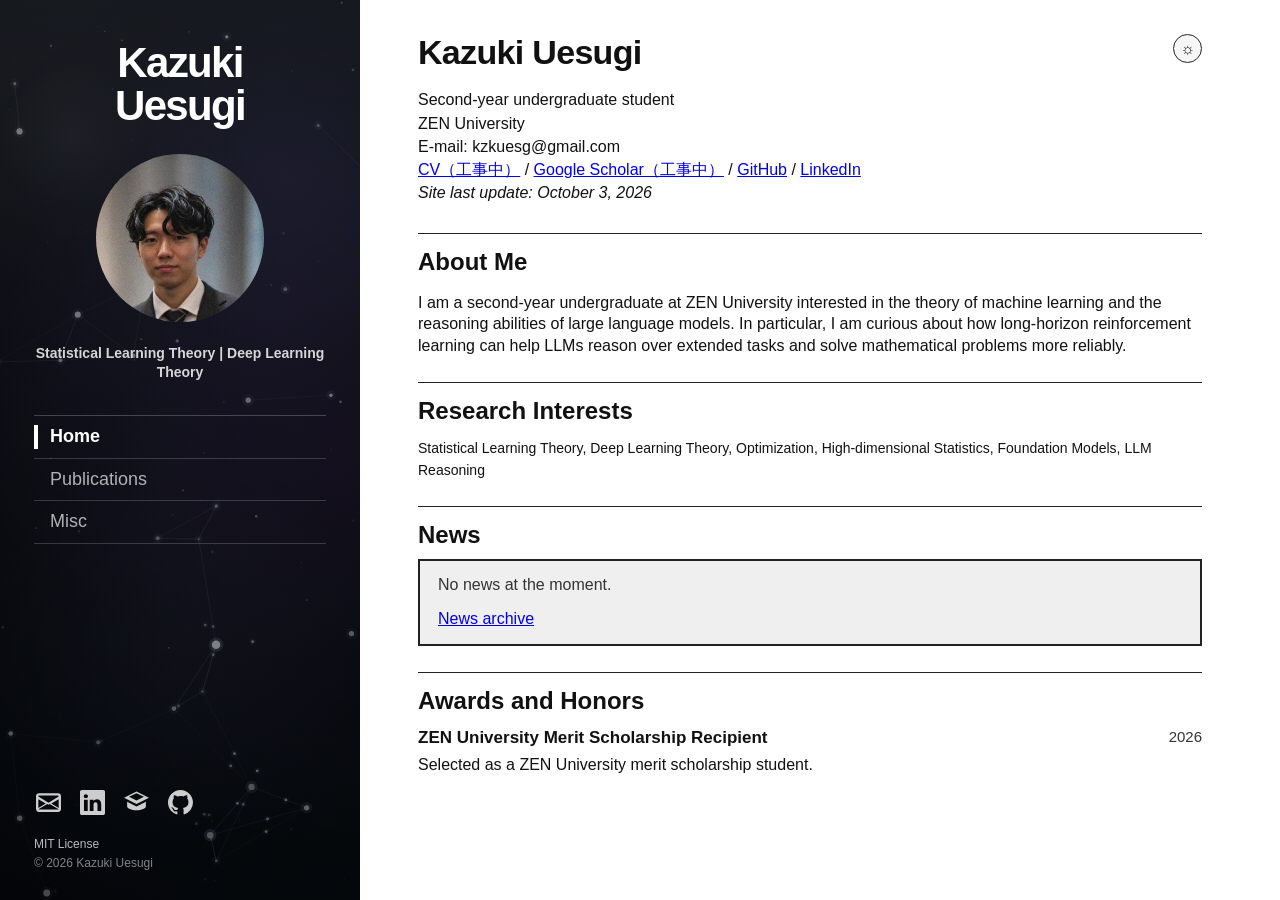
==== index.html @ afc20100 "Remove selected research interests" ====
<!doctype html>
<html lang="en">
<head>
  <meta charset="utf-8" />
  <meta name="google-site-verification" content="gXvbPIsmVNWGY3dn-rYBaOBfh4xmMwCSXX2lSpQESMM" />
  <meta name="viewport" content="width=device-width, initial-scale=1" />
  <meta name="robots" content="index, follow, max-image-preview:large" />

  <title>Kazuki Uesugi</title>
  <meta name="description" content="Personal academic website of Kazuki Uesugi, a second-year undergraduate student at ZEN University interested in statistical learning theory, deep learning theory, high-dimensional statistics, Lean 4 formalization, LLM reasoning, and AI research." />
  <link rel="canonical" href="https://mitukx.github.io/" />

  <meta property="og:title" content="Kazuki Uesugi" />
  <meta property="og:site_name" content="Kazuki Uesugi" />
  <meta property="og:description" content="Personal academic website of Kazuki Uesugi. Statistical learning theory, deep learning theory, high-dimensional statistics, Lean 4 formalization, and AI research." />
  <meta property="og:type" content="website" />
  <meta property="og:url" content="https://mitukx.github.io/" />
  <meta property="og:image" content="https://mitukx.github.io/assets/og-image.png" />
  <meta property="og:image:secure_url" content="https://mitukx.github.io/assets/og-image.png" />
  <meta property="og:image:type" content="image/png" />
  <meta property="og:image:width" content="1200" />
  <meta property="og:image:height" content="630" />
  <meta property="og:image:alt" content="Kazuki Uesugi with Enderman favicon" />

  <meta name="twitter:card" content="summary_large_image" />
  <meta name="twitter:title" content="Kazuki Uesugi" />
  <meta name="twitter:description" content="Personal academic website about statistical learning theory, deep learning theory, Lean 4 formalization, and AI research." />
  <meta name="twitter:image" content="https://mitukx.github.io/assets/og-image.png" />
  <meta name="twitter:image:alt" content="Kazuki Uesugi with Enderman favicon" />

  <link rel="icon" href="/favicon.png" type="image/png" sizes="800x800" />
  <link rel="icon" href="/favicon.ico" sizes="any" />
  <link rel="apple-touch-icon" href="/favicon.png" />
  <script src="assets/theme.js"></script>

  <script type="application/ld+json">
  {
    "@context": "https://schema.org",
    "@graph": [
      {
        "@type": "WebSite",
        "@id": "https://mitukx.github.io/#website",
        "name": "Kazuki Uesugi",
        "url": "https://mitukx.github.io/",
        "image": {
          "@type": "ImageObject",
          "url": "https://mitukx.github.io/assets/og-image.png",
          "width": 1200,
          "height": 630,
          "caption": "Kazuki Uesugi with Enderman favicon"
        },
        "publisher": {
          "@id": "https://mitukx.github.io/#person"
        }
      },
      {
        "@type": "Person",
        "@id": "https://mitukx.github.io/#person",
        "name": "Kazuki Uesugi",
        "url": "https://mitukx.github.io/",
        "image": "https://mitukx.github.io/assets/profile.jpg",
        "jobTitle": "Second-year undergraduate student",
        "affiliation": {
          "@type": "CollegeOrUniversity",
          "name": "ZEN University"
        },
        "sameAs": [
          "https://github.com/mitukx",
          "https://www.linkedin.com/in/kazuki-uesugi/"
        ]
      }
    ]
  }
  </script>

  <link rel="stylesheet" href="assets/styles.css" />

  <style>
    .cv-note .news-box {
      margin-bottom: 0;
    }
    .cv-box p {
      margin: 0 0 10px;
      line-height: 1.55;
    }
    .cv-box p:last-child {
      margin-bottom: 0;
    }
    .cv-entry {
      margin: 0 0 18px;
    }
    .cv-entry:last-child {
      margin-bottom: 0;
    }
    .cv-entry-head {
      display: flex;
      flex-wrap: wrap;
      justify-content: space-between;
      gap: 8px 18px;
      margin-bottom: 4px;
    }
    .cv-entry-head strong {
      font-size: 17px;
      line-height: 1.3;
    }
    .cv-entry-head span,
    .cv-box span {
      color: #444444;
      font-size: 15px;
      line-height: 1.35;
    }
    .cv-box ul {
      margin: 6px 0 0 20px;
      padding: 0;
    }
    .cv-box li {
      margin-bottom: 5px;
      line-height: 1.45;
    }
    .interest-grid {
      display: block;
      margin-top: 12px;
    }
    .interest-chip {
      display: inline;
      padding: 0;
      font-size: 14px;
      line-height: 1.2;
    }
    .interest-chip:not(:last-child)::after {
      content: ", ";
    }
    .awards-list {
      margin-top: 12px;
    }
    .cv-publication-list {
      margin: 14px 0 0 22px;
      padding: 0;
    }
    .cv-publication-list li {
      margin-bottom: 13px;
      line-height: 1.5;
      font-size: 15px;
    }
    .pub-venue {
      display: inline-block;
      margin-left: 6px;
      color: #444444;
      font-style: italic;
    }
    .presentation-meta {
      color: #444444;
      font-style: italic;
    }
  </style>
</head>

<body>
  <div class="page-shell">
    <aside class="sidebar" aria-label="Profile sidebar">
      <canvas id="networkCanvas" class="network-canvas" aria-hidden="true"></canvas>

      <div class="sidebar-inner">
        <a class="site-title" href="index.html">
          Kazuki<br />
          Uesugi
        </a>

        <div class="portrait">
          <img src="assets/profile.jpg" alt="Kazuki Uesugi" />
        </div>

        <p class="tagline">Statistical Learning Theory | Deep Learning Theory</p>

        <nav class="nav" aria-label="Primary navigation">
          <a class="active" href="index.html">Home</a>
          <a href="publications.html">Publications</a>
          <a href="misc.html">Misc</a>
        </nav>

        <div class="icon-links" aria-label="External links">
          <a href="mailto:kzkuesg@gmail.com" aria-label="Email">
            <svg viewBox="0 0 16 16" aria-hidden="true">
              <path d="M0 4a2 2 0 0 1 2-2h12a2 2 0 0 1 2 2v8a2 2 0 0 1-2 2H2a2 2 0 0 1-2-2V4Zm2-.5a.5.5 0 0 0-.5.5v.217l6.5 3.9 6.5-3.9V4a.5.5 0 0 0-.5-.5H2Zm12.5 2.383-4.708 2.825L14.5 11.5V5.883Zm-.034 6.481-5.692-3.371-.774.464-.774-.464-5.692 3.371A.5.5 0 0 0 2 12.5h12a.5.5 0 0 0 .466-.136ZM1.5 11.5l4.708-2.792L1.5 5.883V11.5Z"/>
            </svg>
          </a>

          <a href="https://www.linkedin.com/in/kazuki-uesugi/" target="_blank" rel="noreferrer" aria-label="LinkedIn">
            <svg viewBox="0 0 16 16" aria-hidden="true">
              <path d="M0 1.146C0 .513.526 0 1.175 0h13.65C15.474 0 16 .513 16 1.146v13.708C16 15.487 15.474 16 14.825 16H1.175C.526 16 0 15.487 0 14.854V1.146Zm4.943 12.248V6.169H2.542v7.225h2.401Zm-1.2-8.212c.837 0 1.358-.554 1.358-1.248-.015-.709-.521-1.248-1.342-1.248-.822 0-1.358.54-1.358 1.248 0 .694.521 1.248 1.327 1.248h.015Zm4.908 8.212V9.359c0-.216.016-.432.08-.586.173-.431.568-.878 1.232-.878.869 0 1.216.662 1.216 1.634v3.865h2.401V9.25c0-2.22-1.184-3.252-2.764-3.252-1.274 0-1.845.7-2.165 1.193v.025h-.016a5.54 5.54 0 0 1 .016-.025V6.169h-2.4c.03.678 0 7.225 0 7.225h2.4Z"/>
            </svg>
          </a>

          <a href="https://scholar.google.com/" target="_blank" rel="noreferrer" aria-label="Google Scholar">
            <svg viewBox="0 0 16 16" aria-hidden="true">
              <path d="M8 1 0 5l8 4 8-4-8-4Zm0 5.764L3.236 4.382 8 2l4.764 2.382L8 6.764Z"/>
              <path d="M2 7.5v3.2c0 .8 2.7 2.3 6 2.3s6-1.5 6-2.3V7.5l-6 3-6-3Z"/>
            </svg>
          </a>

          <a href="https://github.com/mitukx" target="_blank" rel="noreferrer" aria-label="GitHub">
            <svg viewBox="0 0 16 16" aria-hidden="true">
              <path d="M8 0C3.58 0 0 3.58 0 8c0 3.54 2.29 6.53 5.47 7.59.4.07.55-.17.55-.38 0-.19-.01-.82-.01-1.49-2.01.37-2.53-.49-2.69-.94-.09-.23-.48-.94-.82-1.13-.28-.15-.68-.52-.01-.53.63-.01 1.08.58 1.23.82.72 1.21 1.87.87 2.33.66.07-.52.28-.87.51-1.07-1.78-.2-3.64-.89-3.64-3.95 0-.87.31-1.59.82-2.15-.08-.2-.36-1.02.08-2.12 0 0 .67-.22 2.2.82A7.65 7.65 0 0 1 8 3.86c.68 0 1.36.09 2 .27 1.53-1.04 2.2-.82 2.2-.82.44 1.1.16 1.92.08 2.12.51.56.82 1.27.82 2.15 0 3.07-1.87 3.75-3.65 3.95.29.25.54.73.54 1.48 0 1.07-.01 1.93-.01 2.2 0 .21.15.46.55.38A8.013 8.013 0 0 0 16 8c0-4.42-3.58-8-8-8Z"/>
            </svg>
          </a>
        </div>

        <footer class="site-footer">
          <a href="https://github.com/mitukx/mitukx.github.io/blob/main/LICENSE" target="_blank" rel="noreferrer">MIT License</a>
          <span>© 2026 Kazuki Uesugi</span>
        </footer>
      </div>
    </aside>

    <main class="content amini-right">
      <header class="top-profile">
        <div class="theme-controls" role="group" aria-label="Color theme">
          <button type="button" class="theme-toggle" data-theme-toggle aria-label="Change color theme" title="Change color theme">☼</button>
        </div>
        <h1>Kazuki Uesugi</h1>

        <div class="profile-info">
          <p>Second-year undergraduate student</p>
          <p>ZEN University</p>
          <p>E-mail: kzkuesg@gmail.com</p>
          <p>
            <a href="cv.pdf">CV（工事中）</a>
            <span> / </span>
            <a href="https://scholar.google.com/" target="_blank" rel="noreferrer">Google Scholar（工事中）</a>
            <span> / </span>
            <a href="https://github.com/mitukx" target="_blank" rel="noreferrer">GitHub</a>
            <span> / </span>
            <a href="https://www.linkedin.com/in/kazuki-uesugi/" target="_blank" rel="noreferrer">LinkedIn</a>
          </p>
          <p><em>Site last update: October 3, 2026</em></p>
        </div>
      </header>

      <hr />

      <section class="cv-section">
        <h2>About Me</h2>
        <p>I am a second-year undergraduate at ZEN University interested in the theory of machine learning and the reasoning abilities of large language models. In particular, I am curious about how long-horizon reinforcement learning can help LLMs reason over extended tasks and solve mathematical problems more reliably.</p>
      </section>

      <hr />

      <section class="cv-section">
        <h2>Research Interests</h2>
        <div class="interest-grid" aria-label="Research interests">
          <span class="interest-chip">Statistical Learning Theory</span>
          <span class="interest-chip">Deep Learning Theory</span>
          <span class="interest-chip">Optimization</span>
          <span class="interest-chip">High-dimensional Statistics</span>
          <span class="interest-chip">Foundation Models</span>
          <span class="interest-chip">LLM Reasoning</span>
        </div>
      </section>

      <hr />

      <section class="cv-section">
        <h2>News</h2>
        <div class="news-box cv-box" aria-label="News updates">
          <p class="news-empty-text">No news at the moment.</p>
          <p><a href="news-archive.html">News archive</a></p>
        </div>
      </section>

      <hr />

      <section class="cv-section">
        <h2>Awards and Honors</h2>
        <div class="cv-box awards-list" aria-label="Awards and honors">
          <div class="cv-entry">
            <div class="cv-entry-head">
              <strong>ZEN University Merit Scholarship Recipient</strong>
              <span>2026</span>
            </div>
            <p>Selected as a ZEN University merit scholarship student.</p>
            <p class="award-ja"></p>
          </div>
        </div>
      </section>

    </main>
  </div>

  <script src="assets/network.js"></script>
  <script src="assets/spa-nav.js"></script>
</body>
</html>
---- assets/styles.css ----
:root {
  --sidebar-width: 360px;
  --text: #111111;
  --muted: #333333;
  --border: #222222;
  --link: #0000ee;
  --link-visited: #551a8b;
  --page-bg: #ffffff;
  --surface: #efefef;
  --surface-muted: #f6f6f6;
  --content-rule: #222222;
}

* {
  box-sizing: border-box;
}

html {
  scroll-behavior: smooth;
}

body {
  margin: 0;
  color: var(--text);
  background: var(--page-bg);
  font-family: Arial, Helvetica, sans-serif;
  font-size: 15px;
  line-height: 1.5;
}

a {
  color: var(--link);
  text-decoration: underline;
}

.amini-right a:visited {
  color: var(--link-visited);
}

.page-shell {
  display: grid;
  grid-template-columns: var(--sidebar-width) minmax(0, 1fr);
  width: 100%;
  max-width: none;
  min-height: 100vh;
  margin: 0;
}


.sidebar {
  position: sticky;
  top: 0;
  height: 100vh;
  color: #ffffff;
  overflow: hidden;
  background:
    radial-gradient(circle at 20% 15%, rgba(255, 255, 255, 0.06) 0, rgba(255, 255, 255, 0.015) 9%, transparent 20%),
    radial-gradient(circle at 80% 20%, rgba(120, 140, 255, 0.08) 0, transparent 23%),
    radial-gradient(circle at 50% 72%, rgba(255, 255, 255, 0.035) 0, transparent 30%),
    linear-gradient(180deg, #1f232b 0%, #0f1116 45%, #06070b 100%);
}

.network-canvas {
  position: absolute;
  inset: 0;
  z-index: 0;
  width: 100%;
  height: 100%;
  opacity: 0.86;
  pointer-events: none;
}

.sidebar::after {
  content: "";
  position: absolute;
  inset: 0;
  z-index: 1;
  pointer-events: none;
  background:
    linear-gradient(180deg, rgba(0, 0, 0, 0.08), rgba(0, 0, 0, 0.42)),
    radial-gradient(circle at center, transparent 0%, rgba(0, 0, 0, 0.24) 100%);
}

.sidebar-inner {
  position: relative;
  z-index: 2;
  height: 100%;
  padding: 42px 34px 28px;
  display: flex;
  flex-direction: column;
}

.site-title,
.site-title:visited,
.site-title:hover,
.site-title:active {
  display: block;
  margin: 0 0 26px;
  color: #ffffff;
  font-size: 42px;
  font-weight: 800;
  line-height: 1.02;
  letter-spacing: -0.04em;
  text-align: center;
  text-decoration: none;
}

.portrait {
  width: 168px;
  height: 168px;
  margin: 0 auto 22px;
  border-radius: 50%;
  overflow: hidden;
  background: #333333;
}

.portrait img {
  display: block;
  width: 100%;
  height: 100%;
  object-fit: cover;
}

.tagline {
  margin: 0 0 34px;
  color: #d6d6d6;
  font-size: 14px;
  font-weight: 600;
  line-height: 1.35;
  text-align: center;
}

.nav {
  display: flex;
  flex-direction: column;
  gap: 0;
  margin: 0;
  border-top: 1px solid rgba(255, 255, 255, 0.22);
}

.nav a,
.nav a:visited,
.nav a:hover,
.nav a:active {
  position: relative;
  display: block;
  padding: 11px 0 11px 16px;
  color: rgba(255, 255, 255, 0.68);
  font-size: 18px;
  font-weight: 500;
  line-height: 1.08;
  text-decoration: none;
  border-bottom: 1px solid rgba(255, 255, 255, 0.18);
  transition:
    color 0.15s ease,
    opacity 0.15s ease,
    padding-left 0.15s ease;
}

.nav a:hover {
  color: #ffffff;
  padding-left: 20px;
}

.nav a.active,
.nav a.active:visited,
.nav a.active:hover,
.nav a.active:active {
  color: #ffffff;
  font-weight: 800;
  opacity: 1;
}

.nav a.active::before {
  content: "";
  position: absolute;
  left: 0;
  top: 9px;
  bottom: 9px;
  width: 4px;
  background: #ffffff;
}

.icon-links {
  display: flex;
  align-items: center;
  gap: 16px;
  margin-top: auto;
  padding-top: 24px;
}

.icon-links a,
.icon-links a:visited,
.icon-links a:active {
  display: inline-flex;
  align-items: center;
  justify-content: center;
  width: 28px;
  height: 28px;
  color: #d8d8d8;
  opacity: 0.95;
  text-decoration: none;
  transition:
    opacity 0.15s ease,
    transform 0.15s ease,
    color 0.15s ease;
}

.icon-links a:hover {
  color: #ffffff;
  opacity: 1;
  transform: translateY(-1px);
  text-decoration: none;
}

.icon-links svg {
  width: 25px;
  height: 25px;
  fill: currentColor;
}

.license {
  margin: 18px 0 0;
  color: #dddddd;
  font-size: 12px;
  font-weight: 600;
}


.content {
  padding: 34px 58px 70px;
}

.amini-right {
  max-width: 900px;
  font-family: Arial, Helvetica, sans-serif;
  color: var(--text);
  font-size: 16px;
  line-height: 1.35;
}

.top-profile {
  display: grid;
  grid-template-columns: minmax(0, 1fr) auto;
  align-items: start;
  column-gap: 20px;
  margin: 0 0 28px;
}

.top-profile > :not(.theme-controls) {
  grid-column: 1;
}

.top-profile > .theme-controls {
  grid-column: 2;
  grid-row: 1;
  margin: 0;
  align-self: start;
}

.top-profile h1 {
  margin: 0 0 18px;
  font-size: 34px;
  font-weight: 700;
  line-height: 1.1;
  letter-spacing: -0.02em;
}

.profile-info {
  font-size: 16px;
  line-height: 1.32;
}

.profile-info p {
  margin: 0 0 2px;
}

.intro {
  margin-top: 26px;
}

.intro p {
  margin: 0 0 18px;
  font-size: 16px;
  line-height: 1.34;
}

hr {
  border: 0;
  border-top: 1px solid var(--content-rule);
  margin: 26px 0 14px;
}

.amini-right h2 {
  margin: 0 0 10px;
  padding: 0;
  border: 0;
  font-size: 24px;
  font-weight: 700;
  line-height: 1.15;
}

.news-section {
  margin-bottom: 18px;
}

.news-box {
  border: 2px solid var(--text);
  background: var(--surface);
  padding: 12px 18px;
  margin-bottom: 18px;
}

.news-box ul {
  margin: 0 0 0 20px;
  padding: 0;
}

.news-box li {
  margin-bottom: 6px;
  font-size: 16px;
  line-height: 1.33;
}

.publications-section {
  margin-top: 4px;
}

.publication {
  margin: 18px 0 22px;
}

.publication h3 {
  margin: 0 0 6px;
  font-size: 18px;
  font-weight: 700;
  line-height: 1.2;
}

.publication p {
  margin: 0 0 6px;
  font-size: 15px;
  line-height: 1.35;
}

.pub-authors {
  color: var(--muted);
}

.thought-list {
  display: flex;
  flex-direction: column;
  gap: 26px;
  margin-top: 18px;
}

.thought-card {
  border-bottom: 1px solid var(--content-rule);
  padding: 0 0 20px;
}

.thought-card h2 {
  margin: 0 0 8px;
  font-size: 24px;
  font-weight: 800;
  line-height: 1.3;
}

.thought-card h2 a,
.thought-card h2 a:visited {
  color: var(--link);
  text-decoration: underline;
}

.thought-card h2 a:hover {
  opacity: 0.78;
}

.thought-card p {
  margin: 0;
  color: var(--text);
  font-size: 16px;
  line-height: 1.55;
  text-decoration: none;
}



body .amini-right .thought-post {
  max-width: 900px;
}

body .amini-right .thought-title {
  margin: 0 0 24px !important;
  font-size: 34px !important;
  font-weight: 800 !important;
  line-height: 1.25 !important;
  letter-spacing: -0.03em !important;
}

body .amini-right .thought-post p {
  margin: 0 0 18px !important;
  font-size: 17px !important;
  line-height: 1.75 !important;
  font-weight: 400 !important;
}

body .amini-right .thought-post h2 {
  margin: 34px 0 12px !important;
  padding: 0 !important;
  border: 0 !important;
  font-size: 24px !important;
  font-weight: 800 !important;
  line-height: 1.35 !important;
  letter-spacing: -0.02em !important;
}

.back-link {
  margin: 0 0 24px !important;
  font-size: 15px !important;
  line-height: 1.4 !important;
}


@media (max-width: 1000px) {
  .page-shell {
    display: block;
  }

  .sidebar {
    position: relative;
    height: auto;
  }

  .sidebar-inner {
    padding: 38px 24px 28px;
  }

  .site-title,
  .site-title:visited,
  .site-title:hover,
  .site-title:active {
    font-size: 38px;
  }

  .portrait {
    width: 148px;
    height: 148px;
  }

  .tagline {
    font-size: 13px;
    margin-bottom: 24px;
  }

  .nav {
    align-items: center;
    gap: 10px;
  }

  .nav a,
  .nav a:visited,
  .nav a:hover,
  .nav a:active {
    font-size: 17px;
  }

  .icon-links {
    justify-content: center;
    margin-top: 26px;
    padding-top: 18px;
  }

  .license {
    text-align: center;
  }

  .content {
    padding: 28px 24px 58px;
  }

  .amini-right {
    max-width: none;
  }

  .top-profile h1 {
    font-size: 30px;
  }

  .thought-card h2 {
    font-size: 22px;
  }

  .thought-card p {
    font-size: 16px;
  }

  body .amini-right .thought-title {
    font-size: 30px !important;
  }

  body .amini-right .thought-post p {
    font-size: 16px !important;
    line-height: 1.7 !important;
  }

  body .amini-right .thought-post h2 {
    font-size: 22px !important;
  }
}

@media (max-width: 520px) {
  .site-title,
  .site-title:visited,
  .site-title:hover,
  .site-title:active {
    font-size: 34px;
  }

  .portrait {
    width: 132px;
    height: 132px;
  }

  .nav a,
  .nav a:visited,
  .nav a:hover,
  .nav a:active {
    font-size: 16px;
  }

  .content {
    padding: 22px 16px 48px;
  }

  .top-profile {
    display: block;
  }

  .top-profile > .theme-controls {
    margin: 0 0 16px;
  }

  .amini-right {
    font-size: 15px;
  }

  .top-profile h1 {
    font-size: 28px;
  }

  .profile-info,
  .intro p,
  .news-box li {
    font-size: 15px;
  }

  .amini-right h2 {
    font-size: 22px;
  }

  .publication h3 {
    font-size: 17px;
  }

  .publication p {
    font-size: 14px;
  }

  .thought-card h2 {
    font-size: 20px;
  }

  .thought-card p {
    font-size: 15px;
    line-height: 1.55;
  }

  body .amini-right .thought-title {
    font-size: 26px !important;
  }

  body .amini-right .thought-post p {
    font-size: 15px !important;
    line-height: 1.7 !important;
  }

  body .amini-right .thought-post h2 {
    font-size: 21px !important;
  }
}


/* =========================================================
   Extra section (home page)
   ========================================================= */
.publications-note p {
  margin: 0;
}

.extra-section {
  display: block;
  margin-top: 34px;
  padding-top: 12px;
  border-top: 1px solid var(--content-rule);
}

.extra-reveal {
  width: 100%;
}

.extra-reveal-button {
  width: 28px;
  height: 24px;
  margin: 0 auto 14px;
  list-style: none;
  cursor: pointer;
  display: flex;
  align-items: center;
  justify-content: center;
  border: 1px solid transparent;
  border-radius: 999px;
  color: var(--muted);
  font-size: 17px;
  line-height: 1;
  transition:
    color 0.15s ease,
    background 0.15s ease,
    border-color 0.15s ease;
}

.extra-reveal-button::-webkit-details-marker {
  display: none;
}

.extra-reveal-button:hover,
.extra-reveal[open] > .extra-reveal-button {
  color: var(--text);
  border-color: var(--border);
  background: var(--surface-muted);
}

.extra-reveal-button:focus-visible {
  outline: 2px solid var(--link);
  outline-offset: 2px;
}

.extra-grid {
  display: grid;
  grid-template-columns: repeat(2, minmax(0, 1fr));
  gap: 18px;
  margin-top: 14px;
}

.extra-card {
  border: 1.5px solid rgba(11, 61, 46, 0.2);
  border-radius: 16px;
  background:
    linear-gradient(180deg, rgba(255, 255, 255, 0.96), rgba(255, 250, 240, 0.94)),
    radial-gradient(circle at 96% 10%, rgba(216, 180, 90, 0.16), transparent 28%);
  box-shadow:
    inset 0 0 0 1px rgba(216, 180, 90, 0.15),
    0 10px 24px rgba(7, 35, 27, 0.06);
  padding: 14px 16px 16px;
}

.extra-card[open] {
  border-color: rgba(11, 61, 46, 0.34);
}

.extra-card summary {
  list-style: none;
  cursor: pointer;
  display: flex;
  align-items: center;
  gap: 10px;
  font-size: 22px;
  font-weight: 700;
  color: #092f24;
}

.extra-card summary::-webkit-details-marker {
  display: none;
}

.extra-card summary::before {
  content: "›";
  display: inline-block;
  color: #333333;
  font-size: 22px;
  line-height: 1;
  transform: translateY(-1px);
  transition: transform 0.15s ease;
}

.extra-card[open] summary::before {
  transform: rotate(90deg) translateX(1px);
}

.extra-card summary::after {
  content: "";
  flex: 1;
  height: 1px;
  background: linear-gradient(90deg, rgba(11, 61, 46, 0.18), rgba(216, 180, 90, 0.2));
  margin-left: 8px;
}

.extra-lead {
  margin: 14px 0 12px;
  color: #58665e;
  font-size: 16px;
  line-height: 1.45;
}

.extra-list {
  margin: 14px 0 0 0;
  padding-left: 18px;
}

.extra-list li {
  margin-bottom: 8px;
  color: #20322b;
  line-height: 1.55;
}

.music-list {
  display: flex;
  flex-direction: column;
  gap: 10px;
  margin-top: 8px;
}

.music-item {
  display: flex;
  align-items: flex-start;
  gap: 12px;
}

.music-dot {
  display: inline-flex;
  align-items: center;
  justify-content: center;
  width: 32px;
  height: 32px;
  border-radius: 10px;
  background: linear-gradient(180deg, rgba(11, 61, 46, 0.9), rgba(165, 31, 45, 0.88));
  color: #fffdf2;
  font-weight: 700;
  box-shadow: 0 6px 14px rgba(11, 61, 46, 0.12);
}

.music-meta {
  min-width: 0;
}

.music-title {
  font-size: 18px;
  font-weight: 700;
  line-height: 1.25;
  color: #102b22;
}

.music-artist {
  color: #5e6d65;
  font-size: 15px;
  line-height: 1.35;
}

.music-placeholder {
  margin-top: 10px;
  color: #5e6d65;
  font-size: 15px;
  line-height: 1.45;
}

@media (max-width: 1000px) {
  .extra-grid {
    grid-template-columns: 1fr;
  }
}

@media (max-width: 520px) {
  .extra-card {
    border-radius: 14px;
    padding: 12px 14px 14px;
  }

  .extra-card summary {
    font-size: 20px;
  }

  .music-title {
    font-size: 17px;
  }

  .music-artist,
  .extra-lead,
  .music-placeholder,
  .extra-list li {
    font-size: 14px;
  }
}


/* =========================================================
   Extra section photo layout
   Reference-inspired minimal two-column layout with galleries.
   ========================================================= */
.extra-grid.extra-grid-photo {
  display: grid;
  grid-template-columns: repeat(2, minmax(260px, 1fr));
  gap: 26px 42px;
  margin-top: 14px;
}

.extra-grid-photo .extra-card {
  border: 0;
  border-radius: 0;
  background: transparent;
  box-shadow: none;
  padding: 0;
}

.extra-grid-photo .extra-card summary {
  font-size: 22px;
  font-weight: 700;
  color: #092f24;
}

.extra-grid-photo .extra-card summary::after {
  display: none;
}

.extra-grid-photo .extra-lead {
  margin: 14px 0 12px 26px;
  color: #58665e;
}

.extra-grid-photo .extra-list {
  margin: 14px 0 0 26px;
  padding-left: 18px;
}

.extra-grid-photo .extra-list li {
  margin-bottom: 9px;
  color: #415148;
  font-size: 16px;
  line-height: 1.48;
}

.extra-reading-list li {
  color: #26362f !important;
}

.extra-reading-list span {
  color: #6d776f;
}

.photo-carousel {
  position: relative;
  display: grid;
  grid-template-columns: 30px minmax(0, 1fr) 30px;
  align-items: center;
  gap: 8px;
  margin: 14px 0 2px 24px;
}

.gallery-figure {
  position: relative;
  margin: 0;
}

.gallery-image-shell {
  position: relative;
  width: 100%;
  aspect-ratio: 4 / 3;
  overflow: hidden;
  border-radius: 10px;
  background:
    linear-gradient(135deg, rgba(11, 61, 46, 0.10), rgba(165, 31, 45, 0.08)),
    repeating-linear-gradient(-45deg, rgba(216, 180, 90, 0.12) 0 12px, rgba(255, 255, 255, 0.26) 12px 24px);
  border: 1px solid rgba(11, 61, 46, 0.16);
  box-shadow: 0 14px 28px rgba(7, 35, 27, 0.09);
}

.gallery-image-shell::after {
  content: "";
  position: absolute;
  left: 0;
  right: 0;
  bottom: 0;
  height: 42%;
  pointer-events: none;
  background: linear-gradient(180deg, rgba(255,255,255,0), rgba(255,250,240,0.70));
}

.gallery-image-shell img {
  position: absolute;
  inset: 0;
  width: 100%;
  height: 100%;
  object-fit: cover;
  opacity: 0;
  transition: opacity 0.18s ease;
}

.gallery-image-shell img.is-loaded {
  opacity: 1;
}

.gallery-fallback {
  position: absolute;
  inset: 0;
  z-index: 1;
  display: grid;
  place-items: center;
  padding: 20px;
  color: #5a6a61;
  font-size: 14px;
  text-align: center;
}

.gallery-fallback[hidden] {
  display: none;
}

.gallery-figure figcaption {
  position: absolute;
  left: 12px;
  right: 12px;
  bottom: 10px;
  z-index: 2;
  display: flex;
  align-items: center;
  justify-content: space-between;
  gap: 10px;
  pointer-events: none;
}

.gallery-caption,
.gallery-count {
  display: inline-flex;
  align-items: center;
  min-height: 24px;
  border-radius: 999px;
  padding: 3px 9px;
  background: rgba(255, 250, 240, 0.76);
  color: #26362f;
  font-size: 12px;
  line-height: 1;
  backdrop-filter: blur(6px);
}

.gallery-button {
  border: 0;
  background: transparent;
  color: #66736b;
  font-size: 30px;
  line-height: 1;
  cursor: pointer;
  transition: color 0.15s ease, transform 0.15s ease;
}

.gallery-button:hover {
  color: #333333;
  transform: translateY(-1px);
}

.gallery-button:disabled {
  cursor: default;
  opacity: 0.28;
  transform: none;
}

@media (max-width: 1000px) {
  .extra-grid.extra-grid-photo {
    grid-template-columns: 1fr;
    gap: 28px;
  }

  .photo-carousel {
    max-width: 560px;
  }
}

@media (max-width: 520px) {
  .extra-grid-photo .extra-card summary {
    font-size: 20px;
  }

  .photo-carousel {
    grid-template-columns: 22px minmax(0, 1fr) 22px;
    gap: 4px;
    margin-left: 0;
  }

  .extra-grid-photo .extra-lead,
  .extra-grid-photo .extra-list {
    margin-left: 0;
  }

  .gallery-button {
    font-size: 25px;
  }
}


/* Static Apple Music list */
.music-list {
  gap: 8px;
}

.music-item {
  position: relative;
  align-items: center;
  min-height: 42px;
  padding: 4px 0;
}

.music-dot {
  flex: 0 0 auto;
  width: 36px;
  height: 36px;
  border-radius: 8px;
  font-size: 13px;
  background:
    linear-gradient(180deg, rgba(255, 250, 240, 0.92), rgba(216, 180, 90, 0.26)),
    linear-gradient(135deg, rgba(11, 61, 46, 0.95), rgba(165, 31, 45, 0.88));
  color: #fffdf2;
}

.music-artwork {
  flex: 0 0 auto;
  width: 36px;
  height: 36px;
  border-radius: 8px;
  object-fit: cover;
  box-shadow: 0 4px 10px rgba(7, 35, 27, 0.12);
}

.music-title {
  font-size: 17px;
  font-weight: 700;
  color: #102b22;
}

.music-artist {
  color: #65736c;
  font-size: 14px;
  line-height: 1.25;
}

.music-duration {
  margin-left: auto;
  padding-left: 10px;
  color: #7a877f;
  font-size: 13px;
  font-weight: 700;
  white-space: nowrap;
}

.music-explicit {
  display: inline-flex;
  align-items: center;
  justify-content: center;
  width: 14px;
  height: 14px;
  border-radius: 3px;
  margin-left: 3px;
  color: #fffdf2;
  background: rgba(16, 43, 34, 0.68);
  font-size: 9px;
  font-weight: 800;
  vertical-align: 2px;
}

@media (max-width: 520px) {
  .music-duration {
    display: none;
  }
}


/* Empty News state */
.news-box-empty {
  min-height: 74px;
}

/* Make the static Apple Music list compact and reliably visible */
.music-list {
  margin-top: 12px;
}

.music-item {
  min-height: 42px;
}


.music-link,
.music-link:visited,
.music-link:hover,
.music-link:active {
  color: inherit;
  text-decoration: none;
}

.music-link:hover .music-title {
  color: #333333;
}

.music-link:hover .music-artwork {
  transform: translateY(-1px);
  box-shadow: 0 7px 16px rgba(7, 35, 27, 0.18);
}

.music-artwork {
  transition: transform 0.15s ease, box-shadow 0.15s ease;
}


/* =========================================================
   Music carousel — horizontal rail with auto + manual slide
   ========================================================= */
/* Give the Music card the full grid width so the rail has room to breathe.
   min-width:0 stops the grid/flex track from growing to the rail's content width. */
.extra-card-music {
  grid-column: 1 / -1;
  min-width: 0;
}

.music-carousel {
  --music-card-w: 148px;
  --music-gap: 14px;
  position: relative;
  min-width: 0;
  max-width: 100%;
  margin: 14px 0 4px 26px;
  padding: 2px 0 4px;
}

@media (max-width: 1000px) {
  .music-carousel {
    margin-left: 0;
  }
}

.music-viewport {
  overflow: hidden;
  min-width: 0;
  max-width: 100%;
  border-radius: 14px;
  /* Soft fade on both edges so cards slide in and out gracefully. */
  -webkit-mask-image: linear-gradient(90deg, transparent 0, #000 34px, #000 calc(100% - 34px), transparent 100%);
  mask-image: linear-gradient(90deg, transparent 0, #000 34px, #000 calc(100% - 34px), transparent 100%);
}

.music-track {
  display: flex;
  gap: var(--music-gap);
  padding: 4px 6px 10px;
  overflow-x: auto;
  overflow-y: hidden;
  scrollbar-width: none;
  -ms-overflow-style: none;
  overscroll-behavior-x: contain;
  -webkit-overflow-scrolling: touch;
  cursor: grab;
  outline: none;
}

.music-track::-webkit-scrollbar {
  display: none;
}

.music-carousel.is-dragging .music-track {
  cursor: grabbing;
  scroll-behavior: auto;
}

.music-track:focus-visible {
  box-shadow: inset 0 0 0 2px rgba(11, 61, 46, 0.35);
  border-radius: 12px;
}

.music-card {
  flex: 0 0 var(--music-card-w);
  width: var(--music-card-w);
  display: flex;
  flex-direction: column;
  gap: 8px;
  padding: 0;
  min-height: 0;
  text-decoration: none;
  color: inherit;
  -webkit-user-select: none;
  user-select: none;
  transition: transform 0.18s ease;
}

.music-card:hover {
  transform: translateY(-3px);
}

.music-art-frame {
  position: relative;
  width: 100%;
  aspect-ratio: 1 / 1;
  border-radius: 12px;
  overflow: hidden;
  background: rgba(11, 61, 46, 0.06);
  box-shadow:
    0 6px 16px rgba(7, 35, 27, 0.14),
    inset 0 0 0 1px rgba(216, 180, 90, 0.22);
}

.music-art-frame .music-artwork {
  width: 100%;
  height: 100%;
  border-radius: 0;
  box-shadow: none;
  object-fit: cover;
  display: block;
  pointer-events: none;
}

.music-card:hover .music-artwork {
  transform: none;
  box-shadow: none;
}

.music-art-frame .music-dot {
  width: 100%;
  height: 100%;
  border-radius: 0;
  font-size: 20px;
}

/* Duration sits on the artwork instead of taking a whole row. */
.music-carousel .music-duration {
  position: absolute;
  right: 6px;
  bottom: 6px;
  margin: 0;
  padding: 2px 6px;
  border-radius: 999px;
  background: rgba(9, 34, 26, 0.72);
  color: #fffdf2;
  font-size: 11px;
  font-weight: 700;
  letter-spacing: 0.02em;
  backdrop-filter: blur(4px);
}

.music-carousel .music-meta {
  min-width: 0;
  display: flex;
  flex-direction: column;
  gap: 2px;
}

.music-carousel .music-title {
  font-size: 14px;
  font-weight: 700;
  line-height: 1.3;
  min-height: 2.6em; /* keeps artist/album rows aligned across cards */
  color: #102b22;
  display: -webkit-box;
  -webkit-line-clamp: 2;
  -webkit-box-orient: vertical;
  overflow: hidden;
}

.music-carousel .music-artist {
  font-size: 12.5px;
  color: #5e6d65;
  line-height: 1.3;
  white-space: nowrap;
  overflow: hidden;
  text-overflow: ellipsis;
}

.music-album {
  font-size: 11.5px;
  color: #8a968f;
  line-height: 1.3;
  white-space: nowrap;
  overflow: hidden;
  text-overflow: ellipsis;
}

.music-link:hover .music-title {
  color: #0b3d2e;
  text-decoration: underline;
  text-underline-offset: 2px;
}

/* --- controls --------------------------------------------------------- */
.music-nav {
  position: absolute;
  top: calc(var(--music-card-w) / 2 - 14px);
  width: 32px;
  height: 32px;
  display: flex;
  align-items: center;
  justify-content: center;
  border: 1px solid rgba(11, 61, 46, 0.22);
  border-radius: 50%;
  background: rgba(255, 253, 246, 0.94);
  color: #0b3d2e;
  font-size: 20px;
  line-height: 1;
  cursor: pointer;
  opacity: 0;
  transform: scale(0.9);
  transition: opacity 0.18s ease, transform 0.18s ease, background 0.18s ease;
  box-shadow: 0 6px 16px rgba(7, 35, 27, 0.16);
  z-index: 2;
}

.music-nav-prev { left: -2px; }
.music-nav-next { right: -2px; }

.music-carousel:hover .music-nav,
.music-carousel:focus-within .music-nav {
  opacity: 1;
  transform: scale(1);
}

.music-nav:hover {
  background: #fffdf2;
  border-color: rgba(11, 61, 46, 0.45);
}

.music-nav:focus-visible {
  opacity: 1;
  transform: scale(1);
  outline: 2px solid rgba(11, 61, 46, 0.5);
  outline-offset: 2px;
}

@media (max-width: 700px) {
  .music-carousel {
    --music-card-w: 128px;
    --music-gap: 12px;
  }

  .music-nav {
    display: none;
  }

  .music-viewport {
    -webkit-mask-image: linear-gradient(90deg, #000 0, #000 calc(100% - 26px), transparent 100%);
    mask-image: linear-gradient(90deg, #000 0, #000 calc(100% - 26px), transparent 100%);
  }
}

/* The duration chip lives on the artwork, so keep it on small screens too. */
@media (max-width: 520px) {
  .music-carousel .music-duration {
    display: block;
  }
}

@media (prefers-reduced-motion: reduce) {
  .music-card,
  .music-nav {
    transition: none;
  }
}



.news-empty-text {
  margin: 0;
  color: #444444;
  font-size: 16px;
  line-height: 1.45;
}

.site-footer {
  display: flex;
  flex-direction: column;
  gap: 2px;
  padding-top: 20px;
  font-size: 12px;
  line-height: 1.4;
  color: rgba(255, 255, 255, 0.5);
}

.site-footer a,
.site-footer a:visited {
  color: rgba(255, 255, 255, 0.72);
  text-decoration: none;
  transition: color 0.15s ease;
}

.site-footer a:hover {
  color: #ffffff;
  text-decoration: underline;
}


/* =========================================================
   Color themes
   ========================================================= */
html[data-theme="dark"] {
  color-scheme: dark;
  --text: #eeeeee;
  --muted: #b6bcc5;
  --border: #4d535d;
  --link: #8ab4f8;
  --link-visited: #c7a6ff;
  --page-bg: #1a1c20;
  --surface: #292c32;
  --surface-muted: #33373e;
  --content-rule: #4b5058;
}

html[data-theme="black"] {
  color-scheme: dark;
  --text: #f2f2f2;
  --muted: #a8a8a8;
  --border: #444444;
  --link: #8ab4f8;
  --link-visited: #c7a6ff;
  --page-bg: #000000;
  --surface: #0b0b0b;
  --surface-muted: #131313;
  --content-rule: #3c3c3c;
}

html[data-theme="dark"] body,
html[data-theme="black"] body {
  background: var(--page-bg);
  color: var(--text);
}

html[data-theme] .amini-right,
html[data-theme] .thought-card p,
html[data-theme] .project-summary,
html[data-theme] .project-points {
  color: var(--text);
}

html[data-theme] .amini-right a,
html[data-theme] .amini-right a:visited {
  color: var(--link);
}

html[data-theme] .amini-right a:visited {
  color: var(--link-visited);
}

html[data-theme] hr,
html[data-theme] .thought-card {
  border-color: var(--content-rule);
}

html[data-theme] .news-box {
  border-color: var(--border);
  background: var(--surface);
}

html[data-theme] .cv-box span,
html[data-theme] .pub-venue,
html[data-theme] .presentation-meta,
html[data-theme] .news-empty-text,
html[data-theme] .project-kicker,
html[data-theme] .projects-intro {
  color: var(--muted) !important;
}

html[data-theme] .project-card {
  border-color: var(--border);
  background: var(--surface);
  box-shadow: 0 1px 2px rgba(0, 0, 0, 0.28);
}

html[data-theme] .project-card.featured {
  border-color: var(--border) !important;
  box-shadow: 3px 3px 0 rgba(0, 0, 0, 0.35);
}

html[data-theme] .extra-card {
  border: 0;
  border-color: transparent;
  background: transparent;
  box-shadow: none;
  padding: 0;
}

html[data-theme] .extra-card[open] {
  border-color: transparent;
}

html[data-theme] .extra-card summary,
html[data-theme] .extra-list li,
html[data-theme] .extra-reading-list li,
html[data-theme] .music-title,
html[data-theme] .music-carousel .music-title {
  color: var(--text) !important;
}

html[data-theme] .extra-card summary::after {
  background: var(--border);
}

html[data-theme] .extra-lead,
html[data-theme] .extra-reading-list span,
html[data-theme] .music-artist,
html[data-theme] .music-placeholder,
html[data-theme] .music-album {
  color: var(--muted) !important;
}

html[data-theme] .music-nav {
  border-color: var(--border);
  background: var(--surface);
  color: var(--text);
  box-shadow: none;
}

html[data-theme] .music-nav:hover {
  border-color: var(--border);
  background: var(--surface-muted);
}

.theme-controls {
  display: flex;
  justify-content: flex-end;
  margin: 0 0 16px;
  color: var(--muted);
  font-size: 13px;
  line-height: 1.2;
}

.theme-controls button {
  appearance: none;
  width: 29px;
  height: 29px;
  border: 1px solid var(--border);
  border-radius: 50%;
  margin: 0;
  padding: 0;
  color: var(--text);
  background: var(--surface-muted);
  font: inherit;
  font-size: 16px;
  line-height: 1;
  cursor: pointer;
  transition:
    color 0.15s ease,
    background 0.15s ease,
    border-color 0.15s ease;
}

.theme-controls button:hover,
.theme-controls button:focus-visible {
  color: var(--text);
  border-color: var(--text);
  background: var(--surface);
}

.theme-toggle {
  text-decoration: none;
}

.theme-controls button:focus-visible {
  outline: 2px solid var(--link);
  outline-offset: 3px;
}
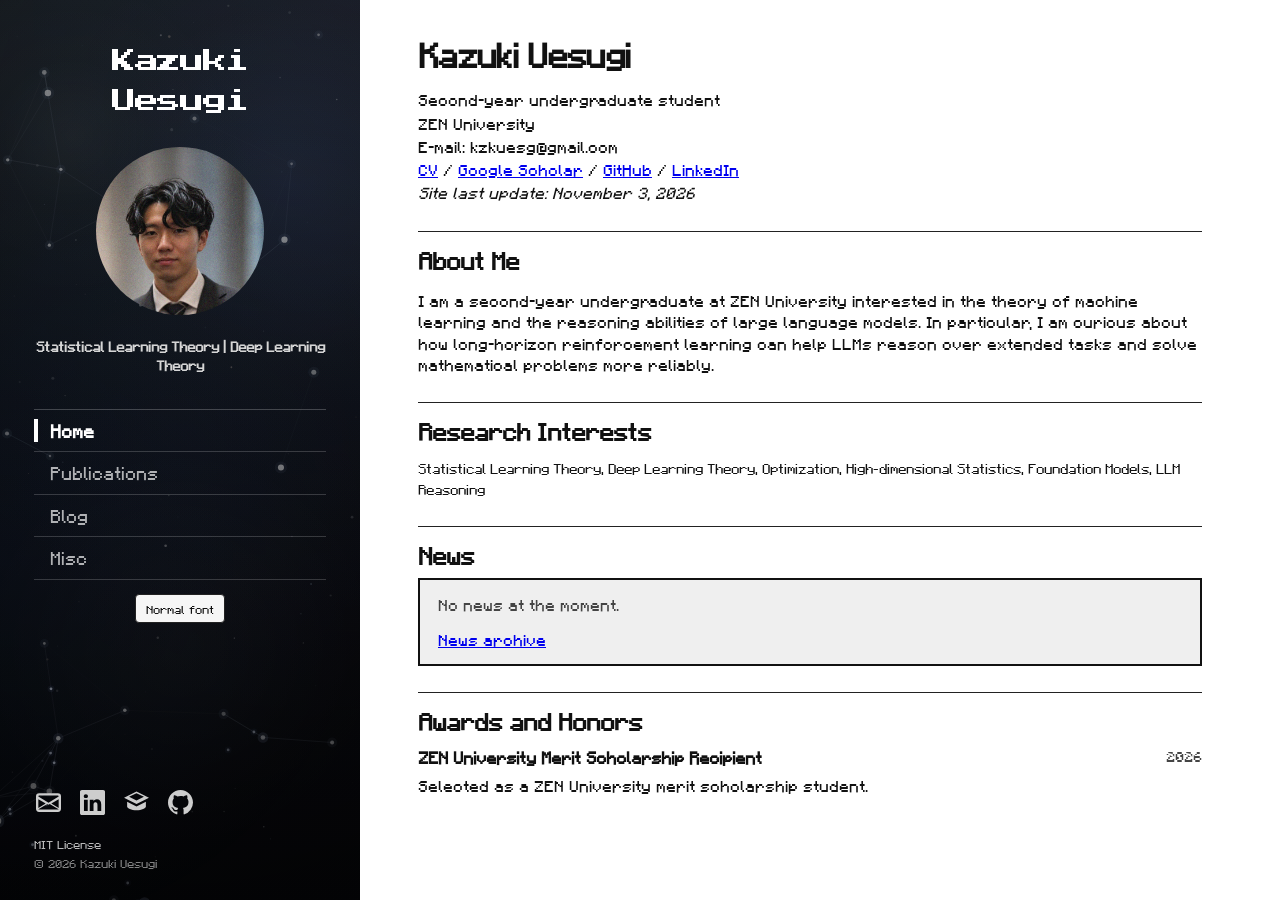
==== commit 20aab4e4: "Update site navigation, fonts, and last update date" ====
--- a/index.html
+++ b/index.html
@@ -31,7 +31,6 @@
   <link rel="icon" href="/favicon.png" type="image/png" sizes="800x800" />
   <link rel="icon" href="/favicon.ico" sizes="any" />
   <link rel="apple-touch-icon" href="/favicon.png" />
-  <script src="assets/theme.js"></script>
 
   <script type="application/ld+json">
   {
@@ -74,6 +73,7 @@
   </script>
 
   <link rel="stylesheet" href="assets/styles.css" />
+  <script src="assets/font-toggle.js" defer></script>
 
   <style>
     .cv-note .news-box {
@@ -175,8 +175,13 @@
         <nav class="nav" aria-label="Primary navigation">
           <a class="active" href="index.html">Home</a>
           <a href="publications.html">Publications</a>
+          <a href="blog.html">Blog</a>
           <a href="misc.html">Misc</a>
         </nav>
+
+        <div class="font-controls">
+          <button type="button" class="font-toggle" data-font-toggle aria-pressed="false">Use normal font</button>
+        </div>
 
         <div class="icon-links" aria-label="External links">
           <a href="mailto:kzkuesg@gmail.com" aria-label="Email">
@@ -214,9 +219,6 @@
 
     <main class="content amini-right">
       <header class="top-profile">
-        <div class="theme-controls" role="group" aria-label="Color theme">
-          <button type="button" class="theme-toggle" data-theme-toggle aria-label="Change color theme" title="Change color theme">☼</button>
-        </div>
         <h1>Kazuki Uesugi</h1>
 
         <div class="profile-info">
@@ -224,15 +226,15 @@
           <p>ZEN University</p>
           <p>E-mail: kzkuesg@gmail.com</p>
           <p>
-            <a href="cv.pdf">CV（工事中）</a>
+            <a href="cv.pdf">CV</a>
             <span> / </span>
-            <a href="https://scholar.google.com/" target="_blank" rel="noreferrer">Google Scholar（工事中）</a>
+            <a href="https://scholar.google.com/" target="_blank" rel="noreferrer">Google Scholar</a>
             <span> / </span>
             <a href="https://github.com/mitukx" target="_blank" rel="noreferrer">GitHub</a>
             <span> / </span>
             <a href="https://www.linkedin.com/in/kazuki-uesugi/" target="_blank" rel="noreferrer">LinkedIn</a>
           </p>
-          <p><em>Site last update: October 3, 2026</em></p>
+          <p><em>Site last update: November 3, 2026</em></p>
         </div>
       </header>
 
--- a/assets/styles.css
+++ b/assets/styles.css
@@ -11,6 +11,22 @@
   --content-rule: #222222;
 }
 
+@font-face {
+  font-family: "Mojangles";
+  src: url("fonts/mojangles.ttf") format("truetype");
+  font-style: normal;
+  font-weight: 400;
+  font-display: swap;
+}
+
+@font-face {
+  font-family: "Press Start 2P";
+  src: url("fonts/press-start-2p.ttf") format("truetype");
+  font-style: normal;
+  font-weight: 400;
+  font-display: swap;
+}
+
 * {
   box-sizing: border-box;
 }
@@ -23,9 +39,22 @@
   margin: 0;
   color: var(--text);
   background: var(--page-bg);
-  font-family: Arial, Helvetica, sans-serif;
+  font-family: "Mojangles", monospace;
   font-size: 15px;
   line-height: 1.5;
+}
+
+html[data-font-mode="normal"] body,
+html[data-font-mode="normal"] .site-title,
+html[data-font-mode="normal"] .nav a {
+  font-family: Arial, Helvetica, sans-serif;
+}
+
+html[data-font-mode="normal"] .site-title {
+  font-size: 42px;
+  font-weight: 800;
+  line-height: 1.02;
+  letter-spacing: -0.04em;
 }
 
 a {
@@ -97,10 +126,11 @@
   display: block;
   margin: 0 0 26px;
   color: #ffffff;
-  font-size: 42px;
-  font-weight: 800;
-  line-height: 1.02;
-  letter-spacing: -0.04em;
+  font-family: "Press Start 2P", monospace;
+  font-size: 24px;
+  font-weight: 400;
+  line-height: 1.65;
+  letter-spacing: -0.06em;
   text-align: center;
   text-decoration: none;
 }
@@ -146,6 +176,7 @@
   display: block;
   padding: 11px 0 11px 16px;
   color: rgba(255, 255, 255, 0.68);
+  font-family: "Mojangles", monospace;
   font-size: 18px;
   font-weight: 500;
   line-height: 1.08;
@@ -233,29 +264,15 @@
 
 .amini-right {
   max-width: 900px;
-  font-family: Arial, Helvetica, sans-serif;
+  font-family: inherit;
   color: var(--text);
   font-size: 16px;
   line-height: 1.35;
 }
 
 .top-profile {
-  display: grid;
-  grid-template-columns: minmax(0, 1fr) auto;
-  align-items: start;
-  column-gap: 20px;
+  display: block;
   margin: 0 0 28px;
-}
-
-.top-profile > :not(.theme-controls) {
-  grid-column: 1;
-}
-
-.top-profile > .theme-controls {
-  grid-column: 2;
-  grid-row: 1;
-  margin: 0;
-  align-self: start;
 }
 
 .top-profile h1 {
@@ -264,6 +281,36 @@
   font-weight: 700;
   line-height: 1.1;
   letter-spacing: -0.02em;
+}
+
+.font-controls {
+  display: flex;
+  justify-content: center;
+  margin: 14px 0 16px;
+}
+
+.font-toggle {
+  appearance: none;
+  border: 1px solid var(--border);
+  border-radius: 4px;
+  padding: 6px 10px;
+  color: var(--text);
+  background: var(--surface-muted);
+  font: inherit;
+  font-size: 12px;
+  line-height: 1.3;
+  cursor: pointer;
+}
+
+.font-toggle:hover,
+.font-toggle:focus-visible {
+  border-color: var(--text);
+  background: var(--surface);
+}
+
+.font-toggle:focus-visible {
+  outline: 2px solid var(--link);
+  outline-offset: 2px;
 }
 
 .profile-info {
@@ -440,6 +487,10 @@
   .site-title:visited,
   .site-title:hover,
   .site-title:active {
+    font-size: 24px;
+  }
+
+  html[data-font-mode="normal"] .site-title {
     font-size: 38px;
   }
 
@@ -514,6 +565,10 @@
   .site-title:visited,
   .site-title:hover,
   .site-title:active {
+    font-size: 24px;
+  }
+
+  html[data-font-mode="normal"] .site-title {
     font-size: 34px;
   }
 
@@ -537,10 +592,6 @@
     display: block;
   }
 
-  .top-profile > .theme-controls {
-    margin: 0 0 16px;
-  }
-
   .amini-right {
     font-size: 15px;
   }
@@ -603,6 +654,256 @@
   margin-top: 34px;
   padding-top: 12px;
   border-top: 1px solid var(--content-rule);
+}
+
+.misc-quote {
+  position: relative;
+  width: min(100%, 720px);
+  margin: 14px 0 0;
+}
+
+.misc-quote img {
+  display: block;
+  width: 100%;
+  height: auto;
+}
+
+.misc-quote-section {
+  margin-top: 20px;
+}
+
+.minecraft-jukebox {
+  position: absolute;
+  right: 7px;
+  bottom: 7px;
+  z-index: 1;
+  display: grid;
+  width: 42px;
+  height: 42px;
+  place-items: center;
+  padding: 1px;
+  border: 0;
+  border-radius: 0;
+  background: transparent;
+  opacity: 0.68;
+  cursor: pointer;
+  -webkit-tap-highlight-color: transparent;
+}
+
+.minecraft-jukebox:hover,
+.minecraft-jukebox:focus-visible,
+.minecraft-jukebox[aria-pressed="true"] {
+  opacity: 1;
+}
+
+.minecraft-jukebox:focus-visible {
+  outline: 2px solid #d9c09a;
+  outline-offset: 1px;
+}
+
+.minecraft-cube {
+  display: block;
+  width: 40px;
+  height: 40px;
+  image-rendering: pixelated;
+  filter: drop-shadow(1px 2px 1px #0008);
+}
+
+.minecraft-jukebox[aria-pressed="true"] .minecraft-cube {
+  filter: brightness(1.12) drop-shadow(1px 2px 1px #0008);
+}
+
+.minecraft-player {
+  position: relative;
+  width: min(100%, 720px);
+  margin: 0;
+  background: #191919;
+  color: #f1f1f1;
+  font-family: inherit;
+}
+
+.minecraft-player[hidden] {
+  display: none;
+}
+
+.jukebox-seek,
+.jukebox-volume {
+  display: block;
+  appearance: none;
+  -webkit-appearance: none;
+  padding: 0;
+  border: 0;
+  border-radius: 0;
+  cursor: pointer;
+}
+
+.jukebox-seek {
+  width: 100%;
+  height: 4px;
+  margin: 0;
+  background: linear-gradient(to right, #ff3838 0 var(--seek-progress, 0%), #5d5d5d var(--seek-progress, 0%) 100%);
+}
+
+.jukebox-seek::-webkit-slider-thumb {
+  width: 10px;
+  height: 10px;
+  appearance: none;
+  -webkit-appearance: none;
+  border: 0;
+  border-radius: 50%;
+  background: #ff3838;
+}
+
+.jukebox-seek::-moz-range-thumb {
+  width: 10px;
+  height: 10px;
+  border: 0;
+  border-radius: 50%;
+  background: #ff3838;
+}
+
+.jukebox-toolbar {
+  display: flex;
+  min-height: 40px;
+  align-items: center;
+  gap: 6px;
+  padding: 0 8px;
+}
+
+.jukebox-toolbar button {
+  display: grid;
+  flex: 0 0 30px;
+  width: 30px;
+  height: 32px;
+  place-items: center;
+  padding: 0;
+  border: 0;
+  border-radius: 0;
+  background: transparent;
+  color: inherit;
+  cursor: pointer;
+}
+
+.jukebox-toolbar button:hover {
+  color: #fff;
+  background: #ffffff14;
+}
+
+.jukebox-toolbar button:disabled,
+.jukebox-seek:disabled,
+.jukebox-volume:disabled {
+  opacity: 0.45;
+  cursor: default;
+}
+
+.jukebox-toolbar svg {
+  width: 21px;
+  height: 21px;
+  fill: currentColor;
+}
+
+.jukebox-toolbar .jukebox-pause-icon,
+.jukebox-toolbar .jukebox-muted-mark {
+  display: none;
+}
+
+.minecraft-player[data-playback="playing"] .jukebox-play-icon,
+.jukebox-mute[aria-pressed="true"] .jukebox-sound-waves {
+  display: none;
+}
+
+.minecraft-player[data-playback="playing"] .jukebox-pause-icon,
+.jukebox-mute[aria-pressed="true"] .jukebox-muted-mark {
+  display: block;
+}
+
+.jukebox-time {
+  flex-shrink: 0;
+  margin-right: 7px;
+  font-size: 11px;
+  font-variant-numeric: tabular-nums;
+  white-space: nowrap;
+}
+
+.jukebox-volume {
+  width: 64px;
+  height: 3px;
+  margin: 0 8px 0 0;
+  background: linear-gradient(to right, #ddd 0 var(--volume-progress, 70%), #5d5d5d var(--volume-progress, 70%) 100%);
+}
+
+.jukebox-volume::-webkit-slider-thumb {
+  width: 8px;
+  height: 8px;
+  appearance: none;
+  -webkit-appearance: none;
+  border-radius: 50%;
+  background: #fff;
+}
+
+.jukebox-volume::-moz-range-thumb {
+  width: 8px;
+  height: 8px;
+  border: 0;
+  border-radius: 50%;
+  background: #fff;
+}
+
+.amini-right .jukebox-toolbar .jukebox-credit,
+.amini-right .jukebox-toolbar .jukebox-credit:visited {
+  margin-left: auto;
+  color: #aaa;
+  font-size: 11px;
+  text-decoration: none;
+  white-space: nowrap;
+}
+
+.amini-right .jukebox-toolbar .jukebox-credit:hover {
+  color: #fff;
+}
+
+.jukebox-toolbar button:focus-visible,
+.jukebox-seek:focus-visible,
+.jukebox-volume:focus-visible,
+.jukebox-credit:focus-visible {
+  outline: 2px solid #eee;
+  outline-offset: 3px;
+}
+
+.jukebox-video {
+  position: absolute;
+  width: 1px;
+  height: 1px;
+  overflow: hidden;
+  opacity: 0;
+  pointer-events: none;
+}
+
+.jukebox-video iframe {
+  display: block;
+  width: 356px;
+  height: 200px;
+  min-height: 200px;
+  border: 0;
+}
+
+@media (max-width: 480px) {
+  .jukebox-toolbar { gap: 3px; padding: 0 4px; }
+  .jukebox-volume { width: 38px; margin-right: 0; }
+  .jukebox-time { margin-right: 0; font-size: 10px; }
+  .amini-right .jukebox-toolbar .jukebox-credit { font-size: 9px; }
+}
+
+.visually-hidden {
+  position: absolute;
+  width: 1px;
+  height: 1px;
+  padding: 0;
+  margin: -1px;
+  overflow: hidden;
+  clip: rect(0, 0, 0, 0);
+  white-space: nowrap;
+  border: 0;
 }
 
 .extra-reveal {
@@ -1398,174 +1699,3 @@
   color: #ffffff;
   text-decoration: underline;
 }
-
-
-/* =========================================================
-   Color themes
-   ========================================================= */
-html[data-theme="dark"] {
-  color-scheme: dark;
-  --text: #eeeeee;
-  --muted: #b6bcc5;
-  --border: #4d535d;
-  --link: #8ab4f8;
-  --link-visited: #c7a6ff;
-  --page-bg: #1a1c20;
-  --surface: #292c32;
-  --surface-muted: #33373e;
-  --content-rule: #4b5058;
-}
-
-html[data-theme="black"] {
-  color-scheme: dark;
-  --text: #f2f2f2;
-  --muted: #a8a8a8;
-  --border: #444444;
-  --link: #8ab4f8;
-  --link-visited: #c7a6ff;
-  --page-bg: #000000;
-  --surface: #0b0b0b;
-  --surface-muted: #131313;
-  --content-rule: #3c3c3c;
-}
-
-html[data-theme="dark"] body,
-html[data-theme="black"] body {
-  background: var(--page-bg);
-  color: var(--text);
-}
-
-html[data-theme] .amini-right,
-html[data-theme] .thought-card p,
-html[data-theme] .project-summary,
-html[data-theme] .project-points {
-  color: var(--text);
-}
-
-html[data-theme] .amini-right a,
-html[data-theme] .amini-right a:visited {
-  color: var(--link);
-}
-
-html[data-theme] .amini-right a:visited {
-  color: var(--link-visited);
-}
-
-html[data-theme] hr,
-html[data-theme] .thought-card {
-  border-color: var(--content-rule);
-}
-
-html[data-theme] .news-box {
-  border-color: var(--border);
-  background: var(--surface);
-}
-
-html[data-theme] .cv-box span,
-html[data-theme] .pub-venue,
-html[data-theme] .presentation-meta,
-html[data-theme] .news-empty-text,
-html[data-theme] .project-kicker,
-html[data-theme] .projects-intro {
-  color: var(--muted) !important;
-}
-
-html[data-theme] .project-card {
-  border-color: var(--border);
-  background: var(--surface);
-  box-shadow: 0 1px 2px rgba(0, 0, 0, 0.28);
-}
-
-html[data-theme] .project-card.featured {
-  border-color: var(--border) !important;
-  box-shadow: 3px 3px 0 rgba(0, 0, 0, 0.35);
-}
-
-html[data-theme] .extra-card {
-  border: 0;
-  border-color: transparent;
-  background: transparent;
-  box-shadow: none;
-  padding: 0;
-}
-
-html[data-theme] .extra-card[open] {
-  border-color: transparent;
-}
-
-html[data-theme] .extra-card summary,
-html[data-theme] .extra-list li,
-html[data-theme] .extra-reading-list li,
-html[data-theme] .music-title,
-html[data-theme] .music-carousel .music-title {
-  color: var(--text) !important;
-}
-
-html[data-theme] .extra-card summary::after {
-  background: var(--border);
-}
-
-html[data-theme] .extra-lead,
-html[data-theme] .extra-reading-list span,
-html[data-theme] .music-artist,
-html[data-theme] .music-placeholder,
-html[data-theme] .music-album {
-  color: var(--muted) !important;
-}
-
-html[data-theme] .music-nav {
-  border-color: var(--border);
-  background: var(--surface);
-  color: var(--text);
-  box-shadow: none;
-}
-
-html[data-theme] .music-nav:hover {
-  border-color: var(--border);
-  background: var(--surface-muted);
-}
-
-.theme-controls {
-  display: flex;
-  justify-content: flex-end;
-  margin: 0 0 16px;
-  color: var(--muted);
-  font-size: 13px;
-  line-height: 1.2;
-}
-
-.theme-controls button {
-  appearance: none;
-  width: 29px;
-  height: 29px;
-  border: 1px solid var(--border);
-  border-radius: 50%;
-  margin: 0;
-  padding: 0;
-  color: var(--text);
-  background: var(--surface-muted);
-  font: inherit;
-  font-size: 16px;
-  line-height: 1;
-  cursor: pointer;
-  transition:
-    color 0.15s ease,
-    background 0.15s ease,
-    border-color 0.15s ease;
-}
-
-.theme-controls button:hover,
-.theme-controls button:focus-visible {
-  color: var(--text);
-  border-color: var(--text);
-  background: var(--surface);
-}
-
-.theme-toggle {
-  text-decoration: none;
-}
-
-.theme-controls button:focus-visible {
-  outline: 2px solid var(--link);
-  outline-offset: 3px;
-}
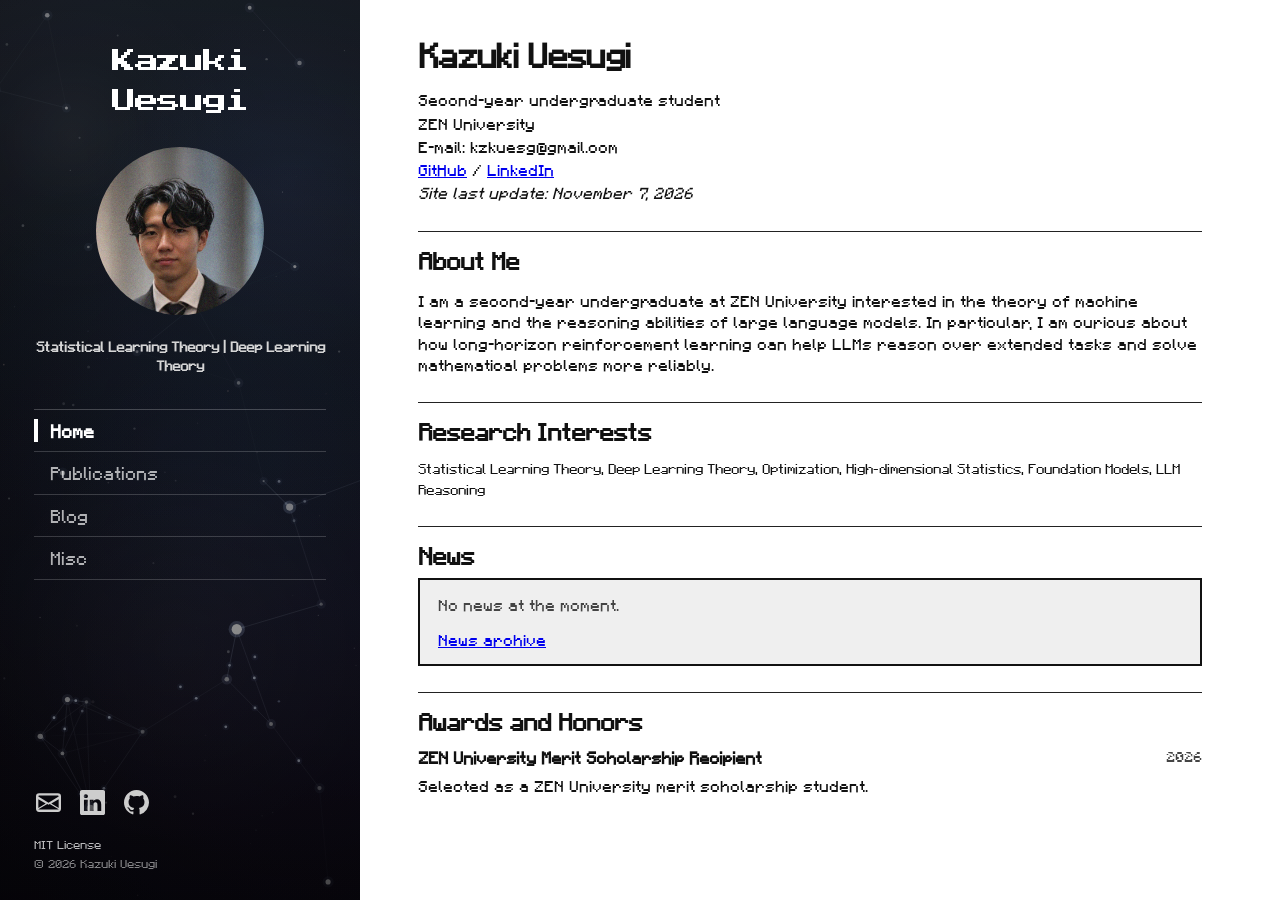
==== commit d9bae300: "Hide unfinished profile links and use Minecraft fonts only" ====
--- a/index.html
+++ b/index.html
@@ -73,7 +73,6 @@
   </script>
 
   <link rel="stylesheet" href="assets/styles.css" />
-  <script src="assets/font-toggle.js" defer></script>
 
   <style>
     .cv-note .news-box {
@@ -179,10 +178,6 @@
           <a href="misc.html">Misc</a>
         </nav>
 
-        <div class="font-controls">
-          <button type="button" class="font-toggle" data-font-toggle aria-pressed="false">Use normal font</button>
-        </div>
-
         <div class="icon-links" aria-label="External links">
           <a href="mailto:kzkuesg@gmail.com" aria-label="Email">
             <svg viewBox="0 0 16 16" aria-hidden="true">
@@ -196,12 +191,6 @@
             </svg>
           </a>
 
-          <a href="https://scholar.google.com/" target="_blank" rel="noreferrer" aria-label="Google Scholar">
-            <svg viewBox="0 0 16 16" aria-hidden="true">
-              <path d="M8 1 0 5l8 4 8-4-8-4Zm0 5.764L3.236 4.382 8 2l4.764 2.382L8 6.764Z"/>
-              <path d="M2 7.5v3.2c0 .8 2.7 2.3 6 2.3s6-1.5 6-2.3V7.5l-6 3-6-3Z"/>
-            </svg>
-          </a>
 
           <a href="https://github.com/mitukx" target="_blank" rel="noreferrer" aria-label="GitHub">
             <svg viewBox="0 0 16 16" aria-hidden="true">
@@ -226,17 +215,25 @@
           <p>ZEN University</p>
           <p>E-mail: kzkuesg@gmail.com</p>
           <p>
-            <a href="cv.pdf">CV</a>
-            <span> / </span>
-            <a href="https://scholar.google.com/" target="_blank" rel="noreferrer">Google Scholar</a>
-            <span> / </span>
             <a href="https://github.com/mitukx" target="_blank" rel="noreferrer">GitHub</a>
             <span> / </span>
             <a href="https://www.linkedin.com/in/kazuki-uesugi/" target="_blank" rel="noreferrer">LinkedIn</a>
           </p>
-          <p><em>Site last update: November 3, 2026</em></p>
+          <p><em>Site last update: November 7, 2026</em></p>
         </div>
       </header>
+      <template id="reserved-profile-links">
+        <p>
+          <a href="cv.pdf">CV</a> <span> / </span> <a href="https://scholar.google.com/" target="_blank" rel="noreferrer">Google Scholar</a> <span> / </span>
+        </p>
+        <a href="https://scholar.google.com/" target="_blank" rel="noreferrer" aria-label="Google Scholar">
+            <svg viewBox="0 0 16 16" aria-hidden="true">
+              <path d="M8 1 0 5l8 4 8-4-8-4Zm0 5.764L3.236 4.382 8 2l4.764 2.382L8 6.764Z"/>
+              <path d="M2 7.5v3.2c0 .8 2.7 2.3 6 2.3s6-1.5 6-2.3V7.5l-6 3-6-3Z"/>
+            </svg>
+          </a>
+      </template>
+
 
       <hr />
 
--- a/assets/styles.css
+++ b/assets/styles.css
@@ -42,19 +42,6 @@
   font-family: "Mojangles", monospace;
   font-size: 15px;
   line-height: 1.5;
-}
-
-html[data-font-mode="normal"] body,
-html[data-font-mode="normal"] .site-title,
-html[data-font-mode="normal"] .nav a {
-  font-family: Arial, Helvetica, sans-serif;
-}
-
-html[data-font-mode="normal"] .site-title {
-  font-size: 42px;
-  font-weight: 800;
-  line-height: 1.02;
-  letter-spacing: -0.04em;
 }
 
 a {
@@ -283,36 +270,6 @@
   letter-spacing: -0.02em;
 }
 
-.font-controls {
-  display: flex;
-  justify-content: center;
-  margin: 14px 0 16px;
-}
-
-.font-toggle {
-  appearance: none;
-  border: 1px solid var(--border);
-  border-radius: 4px;
-  padding: 6px 10px;
-  color: var(--text);
-  background: var(--surface-muted);
-  font: inherit;
-  font-size: 12px;
-  line-height: 1.3;
-  cursor: pointer;
-}
-
-.font-toggle:hover,
-.font-toggle:focus-visible {
-  border-color: var(--text);
-  background: var(--surface);
-}
-
-.font-toggle:focus-visible {
-  outline: 2px solid var(--link);
-  outline-offset: 2px;
-}
-
 .profile-info {
   font-size: 16px;
   line-height: 1.32;
@@ -490,10 +447,6 @@
     font-size: 24px;
   }
 
-  html[data-font-mode="normal"] .site-title {
-    font-size: 38px;
-  }
-
   .portrait {
     width: 148px;
     height: 148px;
@@ -566,10 +519,6 @@
   .site-title:hover,
   .site-title:active {
     font-size: 24px;
-  }
-
-  html[data-font-mode="normal"] .site-title {
-    font-size: 34px;
   }
 
   .portrait {
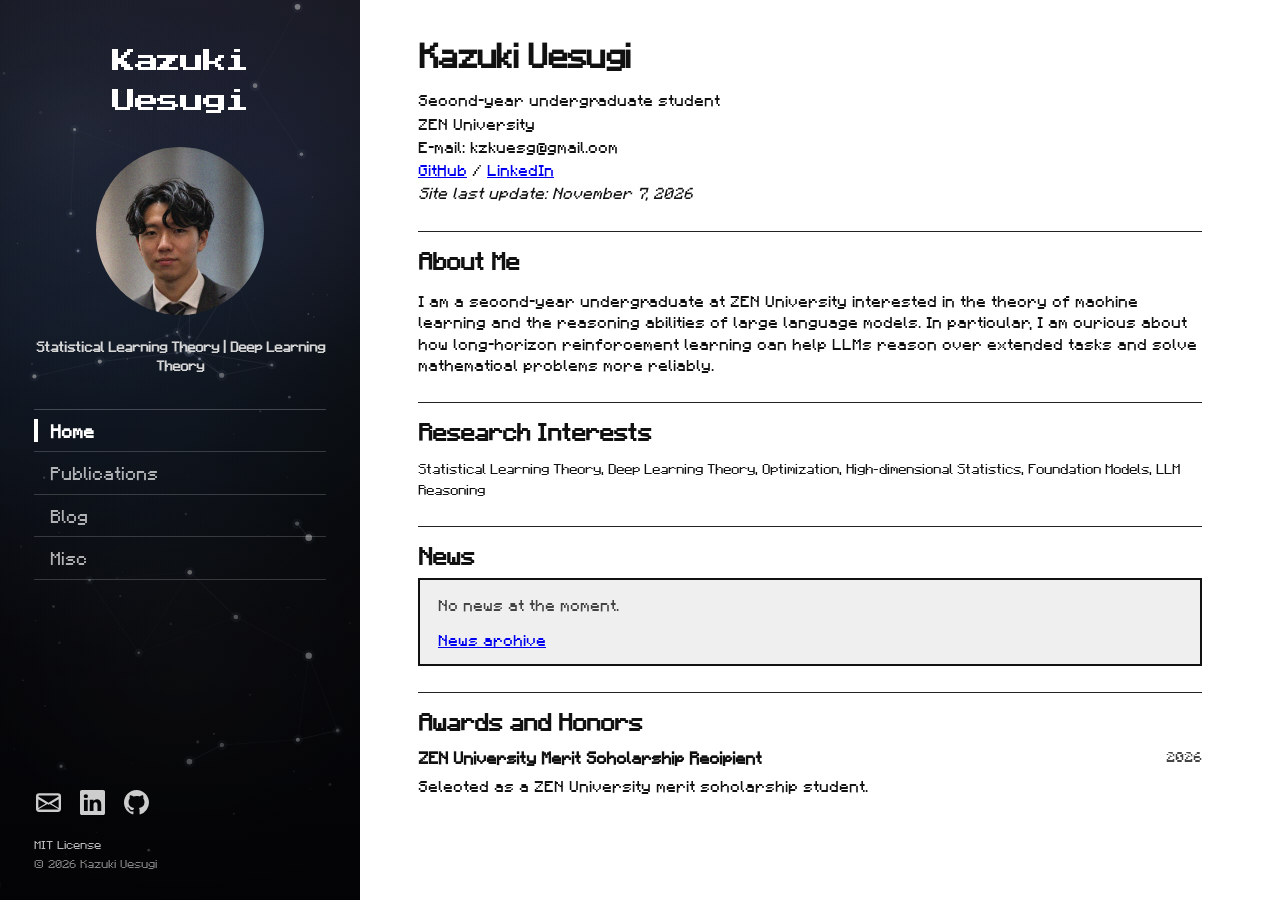
==== commit 6cc9ac4d: "Preload Minecraft fonts to reduce font flash" ====
--- a/index.html
+++ b/index.html
@@ -72,6 +72,8 @@
   }
   </script>
 
+  <link rel="preload" href="assets/fonts/mojangles.ttf" as="font" type="font/ttf" crossorigin />
+  <link rel="preload" href="assets/fonts/press-start-2p.ttf" as="font" type="font/ttf" crossorigin />
   <link rel="stylesheet" href="assets/styles.css" />
 
   <style>
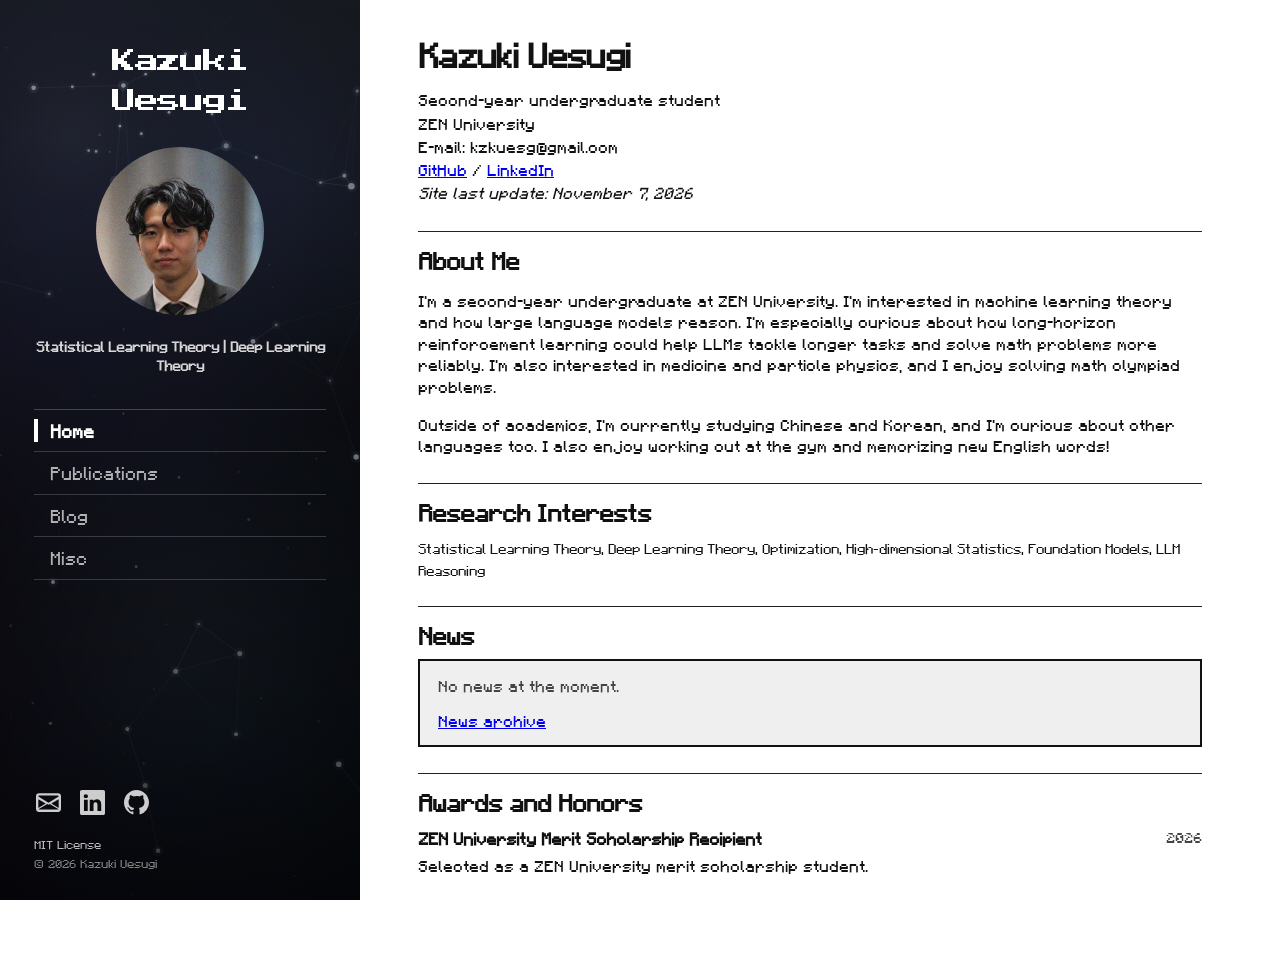
==== commit 046b519c: "Expand music section and update About Me" ====
--- a/index.html
+++ b/index.html
@@ -241,7 +241,8 @@
 
       <section class="cv-section">
         <h2>About Me</h2>
-        <p>I am a second-year undergraduate at ZEN University interested in the theory of machine learning and the reasoning abilities of large language models. In particular, I am curious about how long-horizon reinforcement learning can help LLMs reason over extended tasks and solve mathematical problems more reliably.</p>
+        <p>I'm a second-year undergraduate at ZEN University. I'm interested in machine learning theory and how large language models reason. I'm especially curious about how long-horizon reinforcement learning could help LLMs tackle longer tasks and solve math problems more reliably. I'm also interested in medicine and particle physics, and I enjoy solving math olympiad problems.</p>
+        <p>Outside of academics, I'm currently studying Chinese and Korean, and I'm curious about other languages too. I also enjoy working out at the gym and memorizing new English words!</p>
       </section>
 
       <hr />
--- a/assets/styles.css
+++ b/assets/styles.css
@@ -1358,13 +1358,9 @@
   color: #333333;
 }
 
-.music-link:hover .music-artwork {
-  transform: translateY(-1px);
-  box-shadow: 0 7px 16px rgba(7, 35, 27, 0.18);
-}
-
+/* Keep the record label fixed in the center; only the record itself moves. */
 .music-artwork {
-  transition: transform 0.15s ease, box-shadow 0.15s ease;
+  transition: none;
 }
 
 
@@ -1453,6 +1449,7 @@
 
 .music-art-frame {
   position: relative;
+  display: block;
   width: 100%;
   aspect-ratio: 1 / 1;
   border-radius: 12px;
@@ -1471,11 +1468,6 @@
   object-fit: cover;
   display: block;
   pointer-events: none;
-}
-
-.music-card:hover .music-artwork {
-  transform: none;
-  box-shadow: none;
 }
 
 .music-art-frame .music-dot {
@@ -1648,3 +1640,271 @@
   color: #ffffff;
   text-decoration: underline;
 }
+
+
+/* Interactive vinyl records with per-record preview toggles. */
+.music-card {
+  min-width: 0;
+}
+
+.music-card-select {
+  display: block;
+  width: 100%;
+  padding: 0;
+  border: 0;
+  color: inherit;
+  background: transparent;
+  font: inherit;
+  text-align: left;
+  cursor: pointer;
+}
+
+.music-card-select:focus-visible {
+  border-radius: 12px;
+  outline: 2px solid var(--link);
+  outline-offset: 3px;
+}
+
+.music-card-details {
+  margin: 0;
+}
+
+.music-card-center-play {
+  position: absolute;
+  top: 50%;
+  left: 50%;
+  z-index: 4;
+  display: grid;
+  width: 40%;
+  height: 40%;
+  place-items: center;
+  padding: 0;
+  border: 2px solid rgba(255, 255, 255, 0.9);
+  border-radius: 50%;
+  color: #fff;
+  background: rgba(0, 0, 0, 0.96);
+  box-shadow: 0 2px 10px rgba(0, 0, 0, 0.48), inset 0 0 0 2px rgba(0, 0, 0, 0.18);
+  opacity: 0;
+  pointer-events: auto;
+  transform: translate(-50%, -50%) scale(0.82);
+  transition: opacity 0.16s ease, transform 0.16s ease, background 0.16s ease;
+  cursor: pointer;
+}
+
+.music-card:hover .music-card-center-play,
+.music-card:focus-within .music-card-center-play,
+.music-card.is-current .music-card-center-play {
+  opacity: 1;
+  pointer-events: auto;
+  transform: translate(-50%, -50%) scale(1);
+}
+
+.music-card-center-play:hover {
+  background: #1a1a1a;
+  transform: translate(-50%, -50%) scale(1.08);
+}
+
+.music-card-center-play:focus-visible {
+  outline: 2px solid var(--link);
+  outline-offset: 3px;
+}
+
+.music-card-center-play svg {
+  width: 54%;
+  height: 54%;
+  fill: currentColor;
+}
+
+.music-card-center-play .music-card-pause-icon,
+.music-card-center-play[data-playing="true"] .music-card-play-icon {
+  display: none;
+}
+
+.music-card-center-play[data-playing="true"] .music-card-pause-icon {
+  display: block;
+}
+
+.music-art-frame {
+  isolation: isolate;
+  background: transparent;
+  box-shadow: none;
+}
+
+.music-record {
+  position: absolute;
+  inset: 5px;
+  display: block;
+  overflow: hidden;
+  border: 1px solid rgba(255, 255, 255, 0.09);
+  border-radius: 50%;
+  background: #090909;
+  box-shadow: 0 4px 11px rgba(0, 0, 0, 0.25), inset 0 0 0 1px rgba(255, 255, 255, 0.035);
+}
+
+.music-record::before {
+  position: absolute;
+  inset: 7px;
+  z-index: 1;
+  border: 1px solid rgba(255, 255, 255, 0.07);
+  border-radius: 50%;
+  content: "";
+  pointer-events: none;
+}
+
+.music-record::after {
+  position: absolute;
+  inset: 2px;
+  z-index: 0;
+  border-radius: 50%;
+  background:
+    conic-gradient(from 18deg, transparent 0deg 56deg, rgba(255, 255, 255, 0.075) 59deg, transparent 65deg 198deg, rgba(255, 255, 255, 0.04) 202deg, transparent 210deg 360deg),
+    radial-gradient(circle at center, #262626 0 2px, transparent 2.5px),
+    repeating-radial-gradient(circle at center, #252525 0 1px, #111 1.5px 3px, #1d1d1d 3.5px 4.5px, #090909 5px 7px);
+  content: "";
+  pointer-events: none;
+}
+
+.music-art-frame .music-artwork,
+.music-record-label-fallback {
+  position: absolute;
+  inset: 0;
+  display: block;
+  width: 48%;
+  height: 48%;
+  margin: auto;
+  border: 2px solid #111;
+  border-radius: 50%;
+  object-fit: cover;
+  object-position: center;
+  transform: none;
+  box-shadow: 0 0 0 1px rgba(255, 255, 255, 0.2);
+}
+
+.music-card[data-playable="true"] .music-art-frame .music-artwork {
+  z-index: 5;
+  transition: transform 0.22s ease, width 0.22s ease, height 0.22s ease;
+}
+
+.music-card[data-playable="true"]:hover .music-artwork,
+.music-card[data-playable="true"]:focus-within .music-artwork,
+.music-card[data-playable="true"].is-current .music-artwork {
+  transform: translate(48%, 48%) scale(0.62);
+}
+
+.music-record-label-fallback {
+  display: grid;
+  place-items: center;
+  color: #fff;
+  background: #49655b;
+  font-size: 18px;
+}
+
+.music-record-hole {
+  position: absolute;
+  top: 50%;
+  left: 50%;
+  z-index: 5;
+  width: 4px;
+  height: 4px;
+  border: 1px solid rgba(255, 255, 255, 0.45);
+  border-radius: 50%;
+  background: #111;
+  transform: translate(-50%, -50%);
+  pointer-events: none;
+}
+
+.music-card-state {
+  position: absolute;
+  top: 7px;
+  left: 7px;
+  z-index: 2;
+  max-width: calc(100% - 14px);
+  overflow: hidden;
+  padding: 2px 5px;
+  border: 1px solid rgba(255, 255, 255, 0.16);
+  border-radius: 999px;
+  color: #f2f3ef;
+  background: rgba(16, 20, 18, 0.78);
+  font-size: 8px;
+  font-weight: 700;
+  line-height: 1.3;
+  letter-spacing: 0.04em;
+  text-overflow: ellipsis;
+  white-space: nowrap;
+  pointer-events: none;
+}
+
+.music-card.is-current .music-art-frame {
+  filter: drop-shadow(0 0 0.5px rgba(11, 61, 46, 0.85));
+}
+
+.music-card.is-current .music-record {
+  box-shadow: 0 0 0 2px rgba(11, 61, 46, 0.62), 0 5px 14px rgba(0, 0, 0, 0.23);
+}
+
+.music-card.is-playing .music-record {
+  animation: none;
+}
+
+.music-card.is-playing .music-record::after {
+  animation: music-record-spin 3.6s linear infinite;
+}
+
+@keyframes music-record-spin {
+  to { transform: rotate(360deg); }
+}
+
+.music-card-apple {
+  display: flex;
+  flex-direction: column;
+  align-items: flex-start;
+  align-self: flex-start;
+  margin-top: -5px;
+  color: #6c776f;
+  font-size: 10.5px;
+  line-height: 1.2;
+  text-decoration: none;
+}
+
+.music-card-apple-badge-image {
+  display: block;
+  width: 58px;
+  height: auto;
+}
+
+.music-card-apple-credit {
+  margin-top: 2px;
+  color: #718077;
+  font-size: 8px;
+  line-height: 1.2;
+}
+
+.music-card-apple-label[hidden],
+.music-card-apple-badge-image[hidden],
+.music-card-apple-credit[hidden] {
+  display: none !important;
+}
+
+.music-card-apple:hover {
+  color: #0b3d2e;
+  text-decoration: underline;
+  text-underline-offset: 2px;
+}
+
+@media (hover: none) {
+  .music-card-center-play:active {
+    opacity: 1;
+    transform: translate(-50%, -50%) scale(1);
+  }
+}
+
+@media (prefers-reduced-motion: reduce) {
+  .music-card.is-playing .music-record::after {
+    animation: none;
+  }
+
+  .music-card[data-playable="true"] .music-artwork,
+  .music-card-center-play {
+    transition: none;
+  }
+}
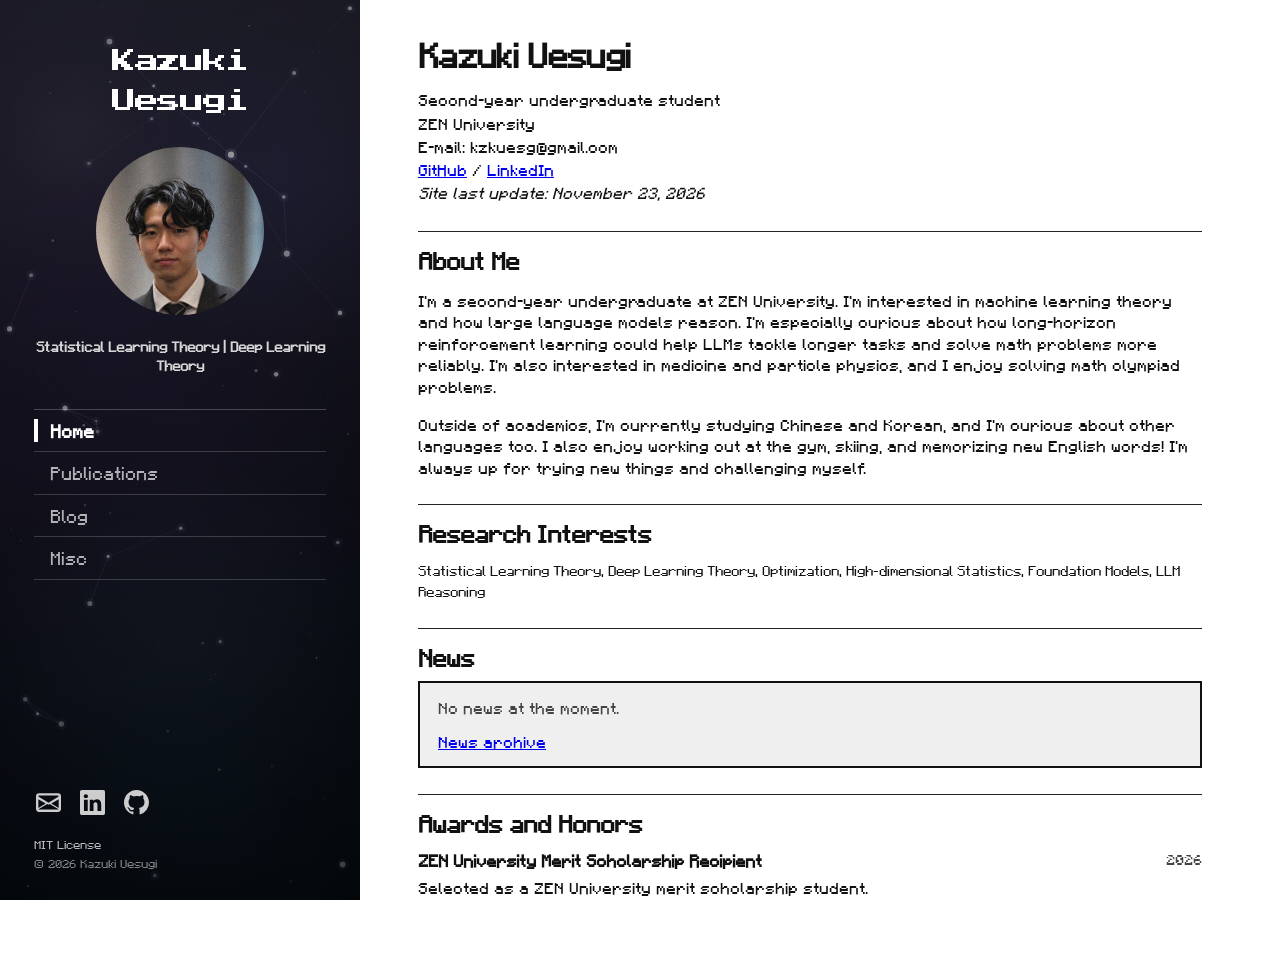
==== commit 572ffc0a: "Update homepage interests and site date" ====
--- a/index.html
+++ b/index.html
@@ -221,7 +221,7 @@
             <span> / </span>
             <a href="https://www.linkedin.com/in/kazuki-uesugi/" target="_blank" rel="noreferrer">LinkedIn</a>
           </p>
-          <p><em>Site last update: November 7, 2026</em></p>
+          <p><em>Site last update: November 23, 2026</em></p>
         </div>
       </header>
       <template id="reserved-profile-links">
@@ -242,7 +242,7 @@
       <section class="cv-section">
         <h2>About Me</h2>
         <p>I'm a second-year undergraduate at ZEN University. I'm interested in machine learning theory and how large language models reason. I'm especially curious about how long-horizon reinforcement learning could help LLMs tackle longer tasks and solve math problems more reliably. I'm also interested in medicine and particle physics, and I enjoy solving math olympiad problems.</p>
-        <p>Outside of academics, I'm currently studying Chinese and Korean, and I'm curious about other languages too. I also enjoy working out at the gym and memorizing new English words!</p>
+        <p>Outside of academics, I'm currently studying Chinese and Korean, and I'm curious about other languages too. I also enjoy working out at the gym, skiing, and memorizing new English words! I'm always up for trying new things and challenging myself.</p>
       </section>
 
       <hr />
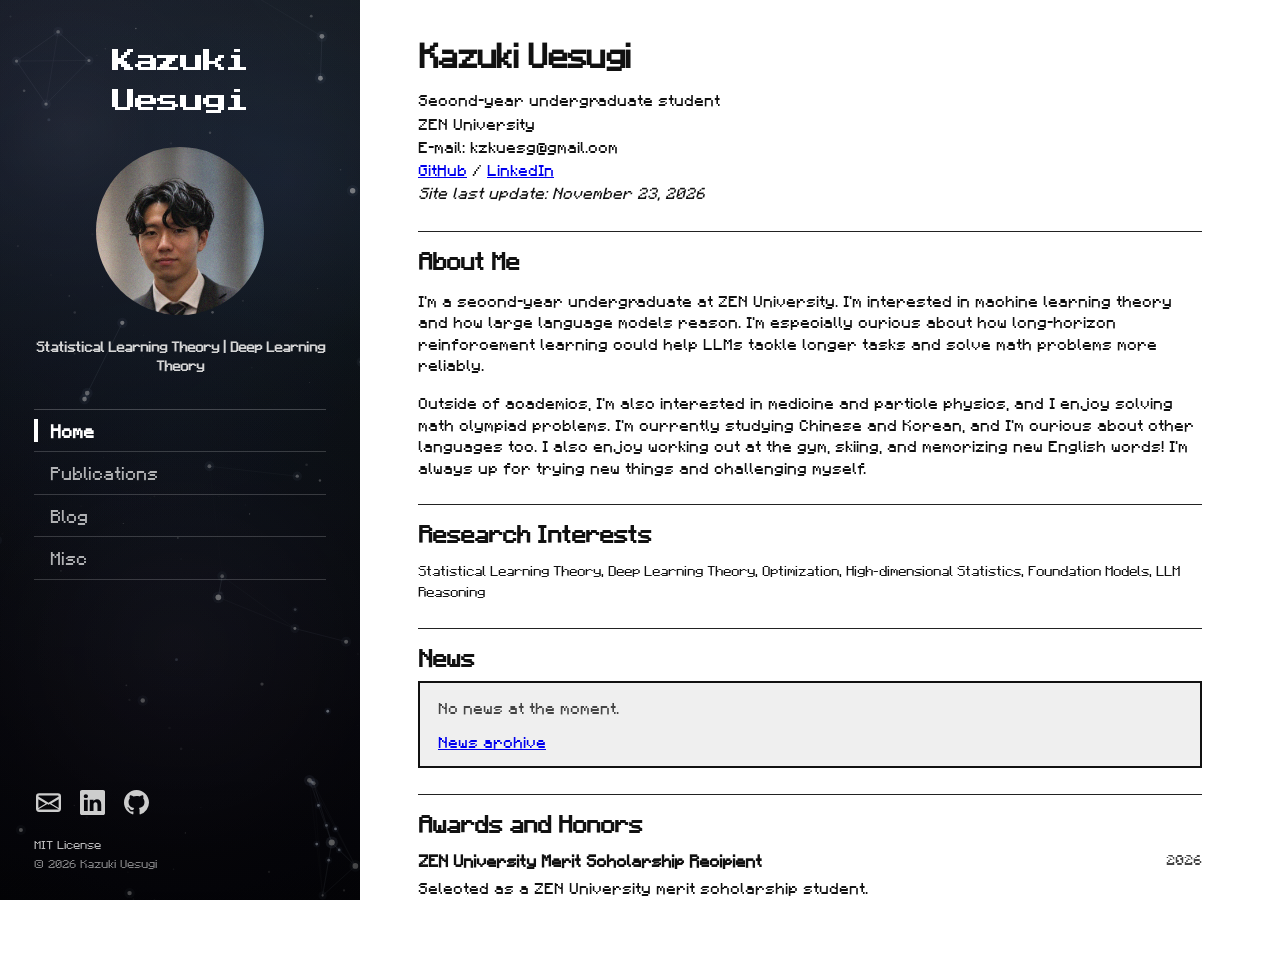
==== commit 692feb0e: "Move personal interests outside academics" ====
--- a/index.html
+++ b/index.html
@@ -241,8 +241,8 @@
 
       <section class="cv-section">
         <h2>About Me</h2>
-        <p>I'm a second-year undergraduate at ZEN University. I'm interested in machine learning theory and how large language models reason. I'm especially curious about how long-horizon reinforcement learning could help LLMs tackle longer tasks and solve math problems more reliably. I'm also interested in medicine and particle physics, and I enjoy solving math olympiad problems.</p>
-        <p>Outside of academics, I'm currently studying Chinese and Korean, and I'm curious about other languages too. I also enjoy working out at the gym, skiing, and memorizing new English words! I'm always up for trying new things and challenging myself.</p>
+        <p>I'm a second-year undergraduate at ZEN University. I'm interested in machine learning theory and how large language models reason. I'm especially curious about how long-horizon reinforcement learning could help LLMs tackle longer tasks and solve math problems more reliably.</p>
+        <p>Outside of academics, I'm also interested in medicine and particle physics, and I enjoy solving math olympiad problems. I'm currently studying Chinese and Korean, and I'm curious about other languages too. I also enjoy working out at the gym, skiing, and memorizing new English words! I'm always up for trying new things and challenging myself.</p>
       </section>
 
       <hr />
--- a/assets/styles.css
+++ b/assets/styles.css
@@ -1536,60 +1536,12 @@
   text-underline-offset: 2px;
 }
 
-/* --- controls --------------------------------------------------------- */
-.music-nav {
-  position: absolute;
-  top: calc(var(--music-card-w) / 2 - 14px);
-  width: 32px;
-  height: 32px;
-  display: flex;
-  align-items: center;
-  justify-content: center;
-  border: 1px solid rgba(11, 61, 46, 0.22);
-  border-radius: 50%;
-  background: rgba(255, 253, 246, 0.94);
-  color: #0b3d2e;
-  font-size: 20px;
-  line-height: 1;
-  cursor: pointer;
-  opacity: 0;
-  transform: scale(0.9);
-  transition: opacity 0.18s ease, transform 0.18s ease, background 0.18s ease;
-  box-shadow: 0 6px 16px rgba(7, 35, 27, 0.16);
-  z-index: 2;
-}
-
-.music-nav-prev { left: -2px; }
-.music-nav-next { right: -2px; }
-
-.music-carousel:hover .music-nav,
-.music-carousel:focus-within .music-nav {
-  opacity: 1;
-  transform: scale(1);
-}
-
-.music-nav:hover {
-  background: #fffdf2;
-  border-color: rgba(11, 61, 46, 0.45);
-}
-
-.music-nav:focus-visible {
-  opacity: 1;
-  transform: scale(1);
-  outline: 2px solid rgba(11, 61, 46, 0.5);
-  outline-offset: 2px;
-}
-
 @media (max-width: 700px) {
   .music-carousel {
     --music-card-w: 128px;
     --music-gap: 12px;
   }
 
-  .music-nav {
-    display: none;
-  }
-
   .music-viewport {
     -webkit-mask-image: linear-gradient(90deg, #000 0, #000 calc(100% - 26px), transparent 100%);
     mask-image: linear-gradient(90deg, #000 0, #000 calc(100% - 26px), transparent 100%);
@@ -1604,8 +1556,7 @@
 }
 
 @media (prefers-reduced-motion: reduce) {
-  .music-card,
-  .music-nav {
+  .music-card {
     transition: none;
   }
 }
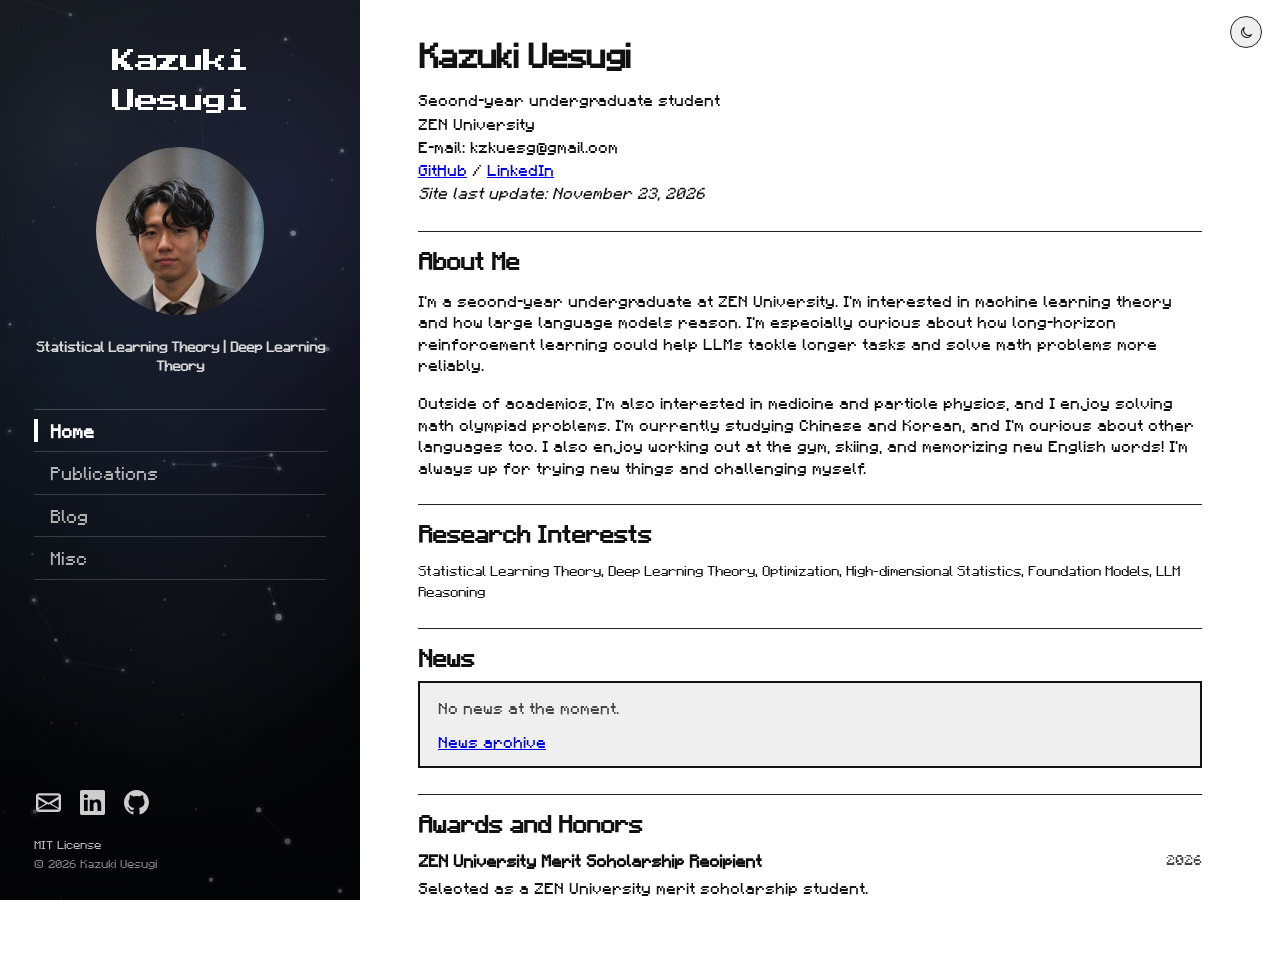
==== commit a1b88ee7: "Add site-wide dark mode" ====
--- a/index.html
+++ b/index.html
@@ -74,6 +74,7 @@
 
   <link rel="preload" href="assets/fonts/mojangles.ttf" as="font" type="font/ttf" crossorigin />
   <link rel="preload" href="assets/fonts/press-start-2p.ttf" as="font" type="font/ttf" crossorigin />
+  <script src="assets/theme.js"></script>
   <link rel="stylesheet" href="assets/styles.css" />
 
   <style>
--- a/assets/styles.css
+++ b/assets/styles.css
@@ -9,6 +9,10 @@
   --surface: #efefef;
   --surface-muted: #f6f6f6;
   --content-rule: #222222;
+}
+
+:root[data-theme="light"] {
+  color-scheme: light;
 }
 
 @font-face {
@@ -1300,15 +1304,6 @@
   line-height: 1.25;
 }
 
-.music-duration {
-  margin-left: auto;
-  padding-left: 10px;
-  color: #7a877f;
-  font-size: 13px;
-  font-weight: 700;
-  white-space: nowrap;
-}
-
 .music-explicit {
   display: inline-flex;
   align-items: center;
@@ -1324,13 +1319,6 @@
   vertical-align: 2px;
 }
 
-@media (max-width: 520px) {
-  .music-duration {
-    display: none;
-  }
-}
-
-
 /* Empty News state */
 .news-box-empty {
   min-height: 74px;
@@ -1477,22 +1465,6 @@
   font-size: 20px;
 }
 
-/* Duration sits on the artwork instead of taking a whole row. */
-.music-carousel .music-duration {
-  position: absolute;
-  right: 6px;
-  bottom: 6px;
-  margin: 0;
-  padding: 2px 6px;
-  border-radius: 999px;
-  background: rgba(9, 34, 26, 0.72);
-  color: #fffdf2;
-  font-size: 11px;
-  font-weight: 700;
-  letter-spacing: 0.02em;
-  backdrop-filter: blur(4px);
-}
-
 .music-carousel .music-meta {
   min-width: 0;
   display: flex;
@@ -1548,15 +1520,154 @@
   }
 }
 
-/* The duration chip lives on the artwork, so keep it on small screens too. */
-@media (max-width: 520px) {
-  .music-carousel .music-duration {
-    display: block;
-  }
-}
-
 @media (prefers-reduced-motion: reduce) {
   .music-card {
+    transition: none;
+  }
+}
+
+
+/* =========================================================
+   Site-wide dark theme
+   ========================================================= */
+:root[data-theme="dark"] {
+  color-scheme: dark;
+  --text: #e8ece8;
+  --muted: #b7c0b9;
+  --border: #46504a;
+  --link: #a9c9ff;
+  --link-visited: #d3b6f3;
+  --page-bg: #131613;
+  --surface: #202420;
+  --surface-muted: #1a1e1b;
+  --content-rule: #3b433e;
+}
+
+:root[data-theme="dark"] .cv-entry-head span,
+:root[data-theme="dark"] .cv-box span,
+:root[data-theme="dark"] .pub-venue,
+:root[data-theme="dark"] .presentation-meta,
+:root[data-theme="dark"] .archive-period,
+:root[data-theme="dark"] .extra-lead,
+:root[data-theme="dark"] .extra-reading-list span,
+:root[data-theme="dark"] .music-artist,
+:root[data-theme="dark"] .music-album,
+:root[data-theme="dark"] .music-placeholder,
+:root[data-theme="dark"] .gallery-fallback,
+:root[data-theme="dark"] .news-empty-text {
+  color: #b7c0b9;
+}
+
+:root[data-theme="dark"] .extra-card summary,
+:root[data-theme="dark"] .extra-grid-photo .extra-card summary,
+:root[data-theme="dark"] .music-title,
+:root[data-theme="dark"] .music-carousel .music-title {
+  color: #d5e3d9;
+}
+
+:root[data-theme="dark"] .extra-card summary::before {
+  color: #b7c0b9;
+}
+
+:root[data-theme="dark"] .extra-list li,
+:root[data-theme="dark"] .extra-grid-photo .extra-list li,
+:root[data-theme="dark"] .extra-reading-list li {
+  color: #d6ddd7 !important;
+}
+
+:root[data-theme="dark"] .gallery-image-shell {
+  border-color: #3b443e;
+  background:
+    linear-gradient(135deg, rgba(119, 153, 132, 0.12), rgba(165, 91, 101, 0.09)),
+    repeating-linear-gradient(-45deg, rgba(216, 180, 90, 0.08) 0 12px, rgba(255, 255, 255, 0.035) 12px 24px);
+}
+
+:root[data-theme="dark"] .gallery-image-shell::after {
+  background: linear-gradient(180deg, rgba(19, 22, 19, 0), rgba(19, 22, 19, 0.78));
+}
+
+:root[data-theme="dark"] .gallery-caption,
+:root[data-theme="dark"] .gallery-count {
+  color: #f0f2ee;
+  background: rgba(24, 29, 25, 0.82);
+}
+
+:root[data-theme="dark"] .gallery-button {
+  color: #aeb8b1;
+}
+
+:root[data-theme="dark"] .gallery-button:hover {
+  color: #edf2ed;
+}
+
+:root[data-theme="dark"] .project-card.featured {
+  border-color: var(--border);
+  box-shadow: 3px 3px 0 rgba(0, 0, 0, 0.24);
+}
+
+.theme-toggle {
+  position: fixed;
+  top: 16px;
+  right: 18px;
+  z-index: 1000;
+  display: inline-flex;
+  align-items: center;
+  justify-content: center;
+  width: 32px;
+  height: 32px;
+  margin: 0;
+  padding: 0;
+  border: 1px solid var(--border);
+  border-radius: 50%;
+  color: var(--text);
+  background: var(--surface);
+  cursor: pointer;
+  transition: color 0.15s ease, background-color 0.15s ease, border-color 0.15s ease;
+}
+
+.theme-toggle:hover,
+.theme-toggle[aria-pressed="true"] {
+  border-color: var(--text);
+  background: var(--surface-muted);
+}
+
+.theme-toggle:focus-visible {
+  outline: 2px solid var(--link);
+  outline-offset: 3px;
+}
+
+@media (max-width: 520px) {
+  .theme-toggle {
+    top: 12px;
+    right: 12px;
+  }
+}
+
+.theme-toggle svg {
+  flex: 0 0 auto;
+  width: 15px;
+  height: 15px;
+  fill: none;
+  stroke: currentColor;
+  stroke-linecap: round;
+  stroke-linejoin: round;
+  stroke-width: 1.7;
+}
+
+.theme-icon-sun {
+  display: none;
+}
+
+.theme-toggle[aria-pressed="true"] .theme-icon-moon {
+  display: none;
+}
+
+.theme-toggle[aria-pressed="true"] .theme-icon-sun {
+  display: block;
+}
+
+@media (prefers-reduced-motion: reduce) {
+  .theme-toggle {
     transition: none;
   }
 }
